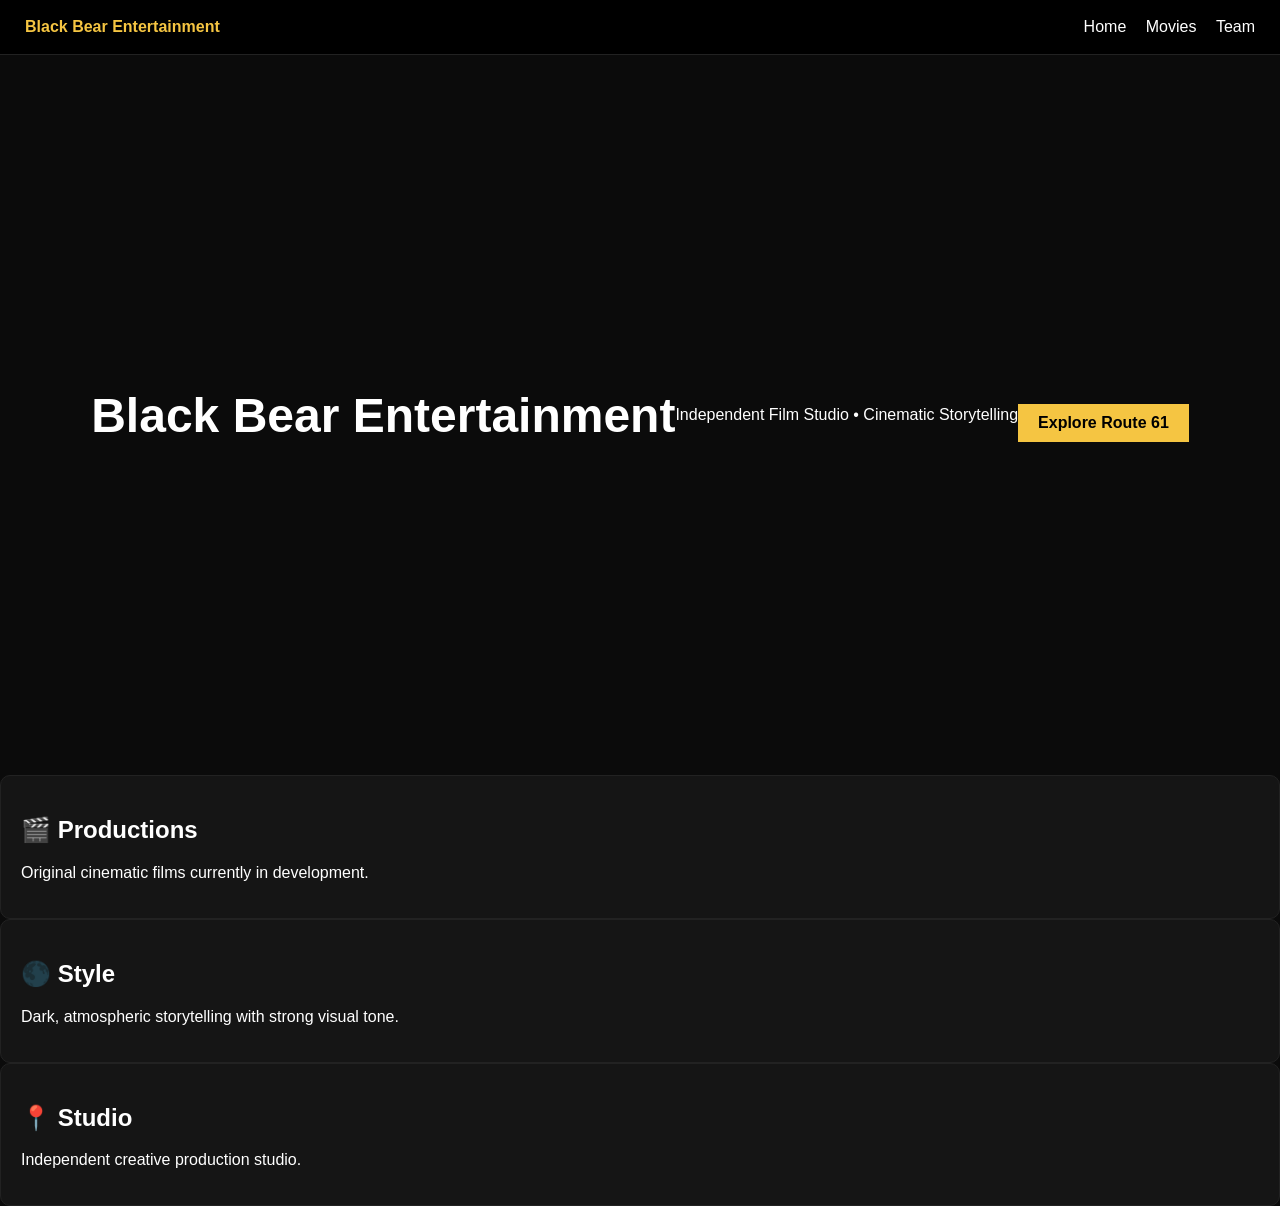
==== index.html @ 69d63095 "Update index.html" ====
<!DOCTYPE html>
<html lang="en">
<head>
  <meta charset="UTF-8">
  <meta name="viewport" content="width=device-width, initial-scale=1.0">
  <title>Black Bear Entertainment</title>
  <link rel="stylesheet" href="styles.css">
</head>
<body>

<div class="bg"></div>
<div class="grain"></div>

<header>
  <div class="logo">Black Bear Entertainment</div>
  <nav>
    <a href="index.html">Home</a>
    <a href="movies/">Movies</a>
    <a href="team/">Team</a>
  </nav>
</header>

<section class="hero">
  <h1>Black Bear Entertainment</h1>
  <p>Independent Film Studio • Cinematic Storytelling</p>
  <a class="btn" href="movies/">Explore Route 61</a>
</section>

<section class="cards">
  <div class="card">
    <h2>🎬 Productions</h2>
    <p>Original cinematic films currently in development.</p>
  </div>

  <div class="card">
    <h2>🌑 Style</h2>
    <p>Dark, atmospheric storytelling with strong visual tone.</p>
  </div>

  <div class="card">
    <h2>📍 Studio</h2>
    <p>Independent creative production studio.</p>
  </div>
</section>

<script src="script.js"></script>
</body>
</html>
---- styles.css ----
body {
  margin: 0;
  font-family: Arial, sans-serif;
  background: #0b0b0b;
  color: white;
}

/* HEADER */
header {
  display: flex;
  justify-content: space-between;
  align-items: center;
  padding: 18px 25px;
  background: black;
  border-bottom: 1px solid #222;
  position: sticky;
  top: 0;
}

.logo {
  color: #f5c542;
  font-weight: bold;
}

nav a {
  color: white;
  margin-left: 15px;
  text-decoration: none;
}

nav a:hover {
  color: #f5c542;
}

/* HERO */
.hero {
  height: 80vh;
  background: url('https://images.unsplash.com/photo-1489599849927-2ee91cede3ba') center/cover no-repeat;
  position: relative;
  display: flex;
  align-items: center;
  justify-content: center;
}

.hero-overlay {
  position: absolute;
  inset: 0;
  background: rgba(0,0,0,0.6);
}

.hero-content {
  position: relative;
  text-align: center;
}

.hero h1 {
  font-size: 48px;
}

.btn {
  display: inline-block;
  margin-top: 15px;
  padding: 10px 20px;
  background: #f5c542;
  color: black;
  text-decoration: none;
  font-weight: bold;
}

/* SECTIONS */
.section {
  padding: 40px;
}

.text {
  max-width: 800px;
  margin: auto;
  color: #ccc;
  line-height: 1.6;
}

/* GRID */
.grid {
  display: grid;
  grid-template-columns: repeat(3, 1fr);
  gap: 15px;
  padding: 40px;
}

.card {
  background: #151515;
  padding: 20px;
  border: 1px solid #222;
  border-radius: 10px;
}

/* PAGE HEADER */
.page-header {
  text-align: center;
  padding: 50px 20px;
  background: #111;
}

/* MOVIES */
.movie-container {
  padding: 40px;
}

.movie {
  background: #151515;
  padding: 20px;
  border-left: 4px solid #f5c542;
}

.movie-title {
  font-size: 28px;
  color: #f5c542;
}

.movie-meta span {
  display: inline-block;
  margin-right: 10px;
  font-size: 14px;
  color: #aaa;
}

.tagline {
  font-style: italic;
  color: #f5c542;
}

/* TEAM */
.team-container {
  display: grid;
  grid-template-columns: repeat(2, 1fr);
  gap: 20px;
  padding: 40px;
}

.person {
  background: #151515;
  padding: 20px;
  border-radius: 10px;
  border: 1px solid #222;
}

.person h2 {
  color: #f5c542;
}

/* FOOTER */
footer {
  text-align: center;
  padding: 20px;
  background: black;
  border-top: 1px solid #222;
  margin-top: 40px;
}
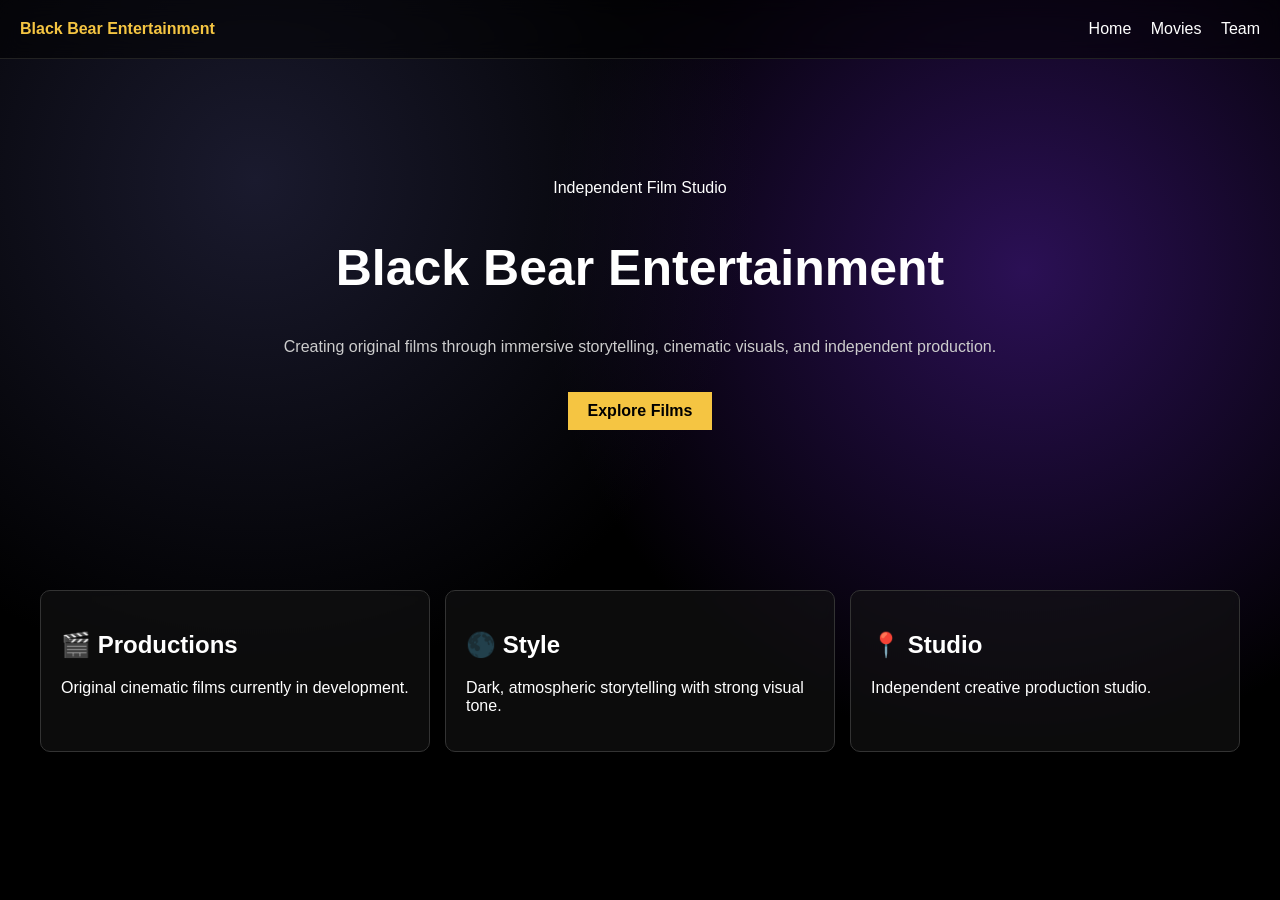
==== commit f86ec6a9: "Revise hero section and improve content structure Updated hero section with new content and layout." ====
--- a/index.html
+++ b/index.html
@@ -21,9 +21,28 @@
 </header>
 
 <section class="hero">
-  <h1>Black Bear Entertainment</h1>
-  <p>Independent Film Studio • Cinematic Storytelling</p>
-  <a class="btn" href="movies/">Explore Route 61</a>
+
+    <div class="hero-content">
+
+        <span class="hero-label">
+            Independent Film Studio
+        </span>
+
+        <h1>
+            Black Bear Entertainment
+        </h1>
+
+        <p>
+            Creating original films through immersive storytelling,
+            cinematic visuals, and independent production.
+        </p>
+
+        <a class="btn" href="movies/">
+            Explore Films
+        </a>
+
+    </div>
+
 </section>
 
 <section class="cards">
--- a/styles.css
+++ b/styles.css
@@ -1,20 +1,47 @@
 body {
   margin: 0;
   font-family: Arial, sans-serif;
-  background: #0b0b0b;
   color: white;
+  overflow-x: hidden;
+  background: black;
 }
 
-/* HEADER */
+/* ===== CINEMATIC BACKGROUND ===== */
+.bg {
+  position: fixed;
+  inset: 0;
+  background: radial-gradient(circle at 20% 20%, #1a1a2e, transparent 40%),
+              radial-gradient(circle at 80% 30%, #2b1055, transparent 40%),
+              radial-gradient(circle at 50% 80%, #000000, #000000);
+  animation: floatBG 10s infinite alternate ease-in-out;
+  z-index: -2;
+}
+
+@keyframes floatBG {
+  0% { transform: scale(1); filter: hue-rotate(0deg); }
+  100% { transform: scale(1.1); filter: hue-rotate(25deg); }
+}
+
+/* grain overlay */
+.grain {
+  position: fixed;
+  inset: 0;
+  background-image: url("https://grainy-gradients.vercel.app/noise.svg");
+  opacity: 0.08;
+  z-index: -1;
+  pointer-events: none;
+}
+
+/* ===== HEADER ===== */
 header {
   display: flex;
   justify-content: space-between;
-  align-items: center;
-  padding: 18px 25px;
-  background: black;
-  border-bottom: 1px solid #222;
+  padding: 20px;
+  background: rgba(0,0,0,0.5);
+  backdrop-filter: blur(10px);
   position: sticky;
   top: 0;
+  border-bottom: 1px solid #222;
 }
 
 .logo {
@@ -32,55 +59,32 @@
   color: #f5c542;
 }
 
-/* HERO */
+/* ===== HERO ===== */
 .hero {
-  height: 80vh;
-  background: url('https://images.unsplash.com/photo-1489599849927-2ee91cede3ba') center/cover no-repeat;
-  position: relative;
-  display: flex;
-  align-items: center;
-  justify-content: center;
-}
-
-.hero-overlay {
-  position: absolute;
-  inset: 0;
-  background: rgba(0,0,0,0.6);
-}
-
-.hero-content {
-  position: relative;
   text-align: center;
+  padding: 120px 20px;
 }
 
 .hero h1 {
-  font-size: 48px;
+  font-size: 50px;
+}
+
+.hero p {
+  color: #ccc;
 }
 
 .btn {
   display: inline-block;
-  margin-top: 15px;
+  margin-top: 20px;
   padding: 10px 20px;
   background: #f5c542;
   color: black;
+  font-weight: bold;
   text-decoration: none;
-  font-weight: bold;
 }
 
-/* SECTIONS */
-.section {
-  padding: 40px;
-}
-
-.text {
-  max-width: 800px;
-  margin: auto;
-  color: #ccc;
-  line-height: 1.6;
-}
-
-/* GRID */
-.grid {
+/* ===== CARDS ===== */
+.cards {
   display: grid;
   grid-template-columns: repeat(3, 1fr);
   gap: 15px;
@@ -88,71 +92,78 @@
 }
 
 .card {
-  background: #151515;
+  background: rgba(20,20,20,0.6);
+  border: 1px solid #333;
   padding: 20px;
-  border: 1px solid #222;
+  border-radius: 10px;
+  backdrop-filter: blur(6px);
+}
+
+/* ===== PAGES ===== */
+.page {
+  padding: 60px 30px;
+}
+
+/* ===== MOVIE ===== */
+.movie-card {
+  background: rgba(20,20,20,0.7);
+  padding: 20px;
+  border-left: 4px solid #f5c542;
+  margin-top: 20px;
+}
+
+/* ===== TEAM ===== */
+.person {
+  background: rgba(20,20,20,0.7);
+  padding: 20px;
+  margin-top: 15px;
   border-radius: 10px;
 }
 
-/* PAGE HEADER */
-.page-header {
-  text-align: center;
-  padding: 50px 20px;
-  background: #111;
+/* ===== TEXT ===== */
+.tagline {
+  color: #f5c542;
+  font-style: italic;
 }
 
-/* MOVIES */
-.movie-container {
-  padding: 40px;
+/* ==========================
+   NETFLIX STYLE TRANSITIONS
+========================== */
+
+body {
+    opacity: 0;
+    transition:
+        opacity 0.6s ease,
+        transform 0.6s ease;
 }
 
-.movie {
-  background: #151515;
-  padding: 20px;
-  border-left: 4px solid #f5c542;
+body.loaded {
+    opacity: 1;
 }
 
-.movie-title {
-  font-size: 28px;
-  color: #f5c542;
+body.page-exit {
+    opacity: 0;
+    transform: scale(1.03);
 }
 
-.movie-meta span {
-  display: inline-block;
-  margin-right: 10px;
-  font-size: 14px;
-  color: #aaa;
+/* Cinematic transition layer */
+
+body::after {
+    content: "";
+    position: fixed;
+    inset: 0;
+    background:
+        radial-gradient(
+            circle at center,
+            rgba(245,197,66,0.08),
+            rgba(0,0,0,0.95)
+        );
+    pointer-events: none;
+    opacity: 0;
+    transition: opacity .5s ease;
+    z-index: 9999;
 }
 
-.tagline {
-  font-style: italic;
-  color: #f5c542;
+body.page-exit::after {
+    opacity: 1;
 }
-
-/* TEAM */
-.team-container {
-  display: grid;
-  grid-template-columns: repeat(2, 1fr);
-  gap: 20px;
-  padding: 40px;
-}
-
-.person {
-  background: #151515;
-  padding: 20px;
-  border-radius: 10px;
-  border: 1px solid #222;
-}
-
-.person h2 {
-  color: #f5c542;
-}
-
-/* FOOTER */
-footer {
-  text-align: center;
-  padding: 20px;
-  background: black;
-  border-top: 1px solid #222;
-  margin-top: 40px;
-}
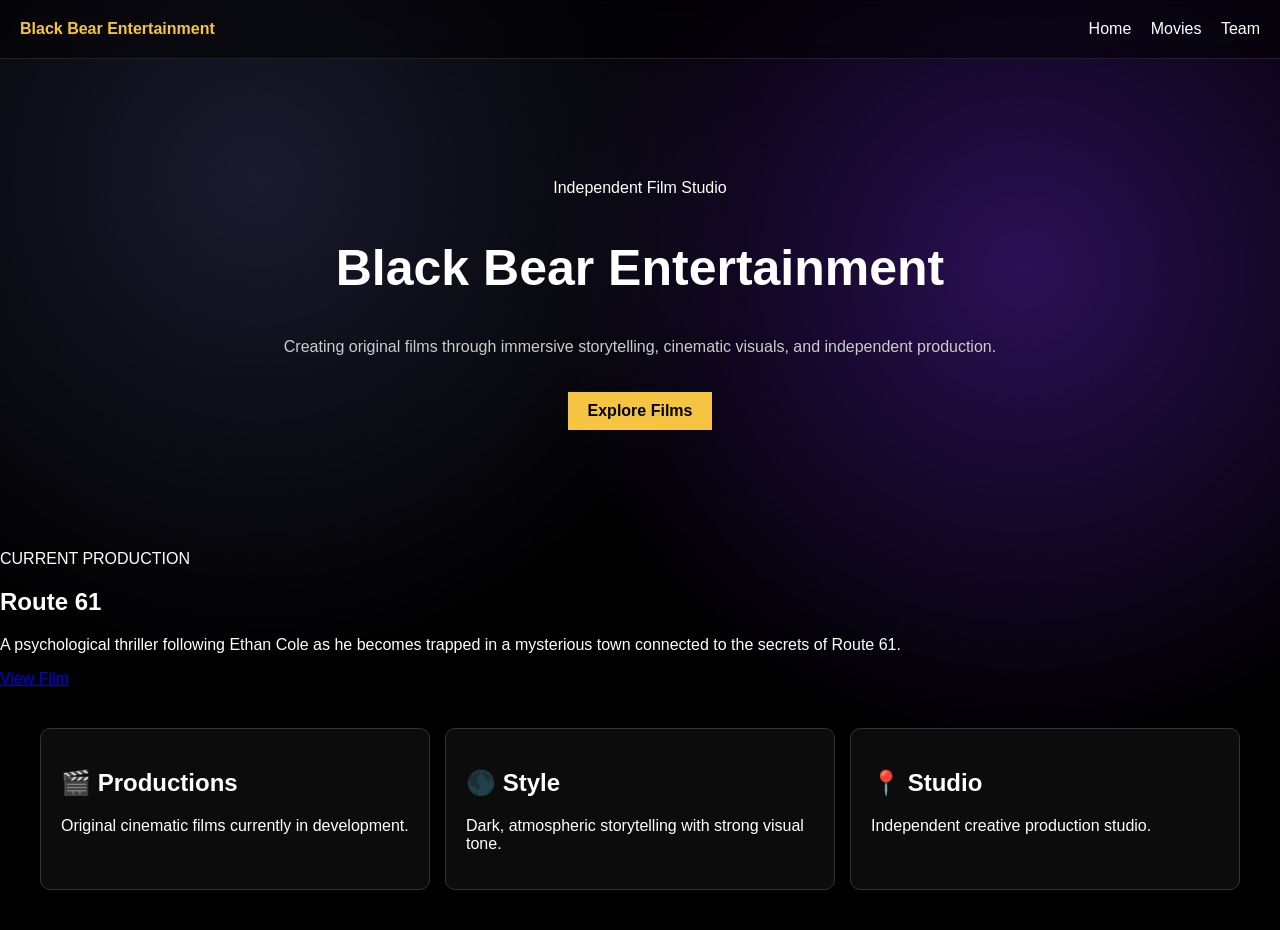
==== commit a3ba96dd: "Add featured film section for 'Route 61' Added a featured film section for 'Route 61' with details a" ====
--- a/index.html
+++ b/index.html
@@ -45,6 +45,31 @@
 
 </section>
 
+<section class="featured-film">
+
+    <div class="featured-content">
+
+        <span class="featured-tag">
+            CURRENT PRODUCTION
+        </span>
+
+        <h2>Route 61</h2>
+
+        <p>
+            A psychological thriller following Ethan Cole as he
+            becomes trapped in a mysterious town connected to
+            the secrets of Route 61.
+        </p>
+
+        <a class="btn-secondary"
+           href="movies/route-61/">
+           View Film
+        </a>
+
+    </div>
+
+</section>
+  
 <section class="cards">
   <div class="card">
     <h2>🎬 Productions</h2>
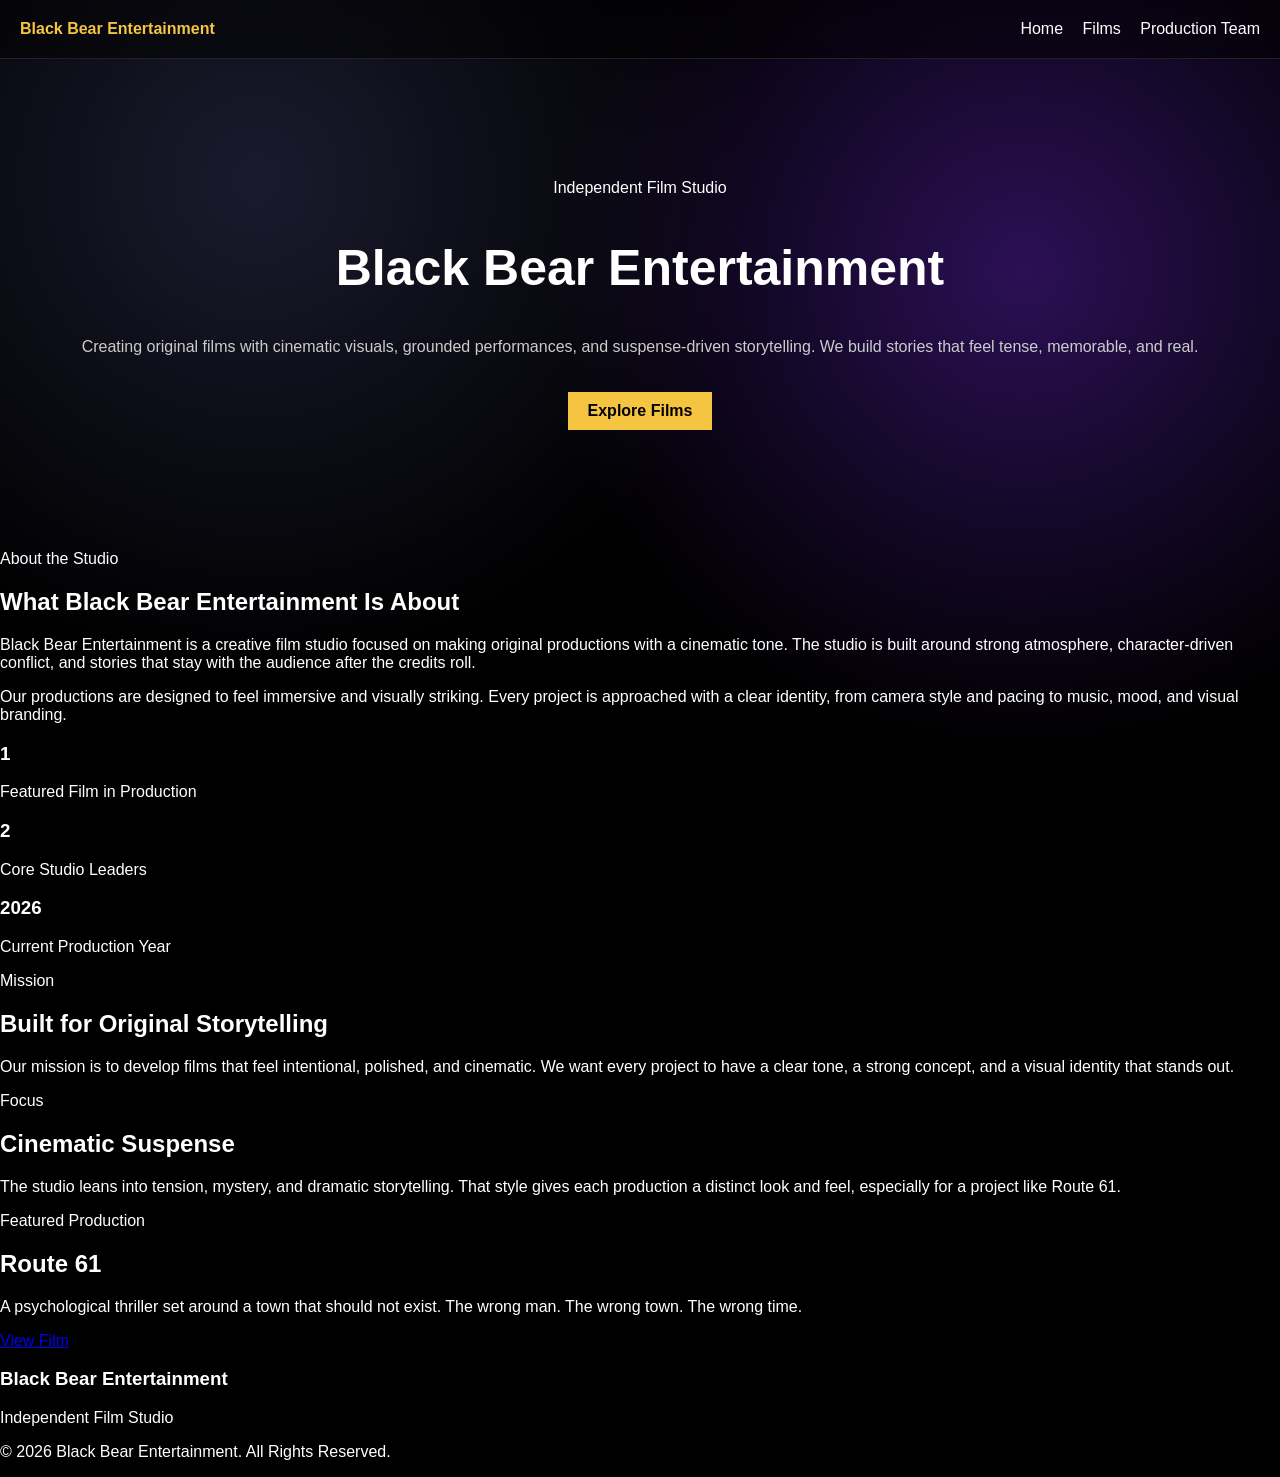
==== commit 59c965b2: "Update index.html" ====
--- a/index.html
+++ b/index.html
@@ -1,92 +1,116 @@
 <!DOCTYPE html>
 <html lang="en">
 <head>
-  <meta charset="UTF-8">
-  <meta name="viewport" content="width=device-width, initial-scale=1.0">
+  <meta charset="UTF-8" />
+  <meta name="viewport" content="width=device-width, initial-scale=1.0" />
   <title>Black Bear Entertainment</title>
-  <link rel="stylesheet" href="styles.css">
+  <link rel="stylesheet" href="styles.css" />
 </head>
 <body>
+  <div class="bg"></div>
+  <div class="grain"></div>
+  <div class="transition-screen"></div>
 
-<div class="bg"></div>
-<div class="grain"></div>
+  <header class="site-header">
+    <div class="logo">Black Bear Entertainment</div>
+    <nav>
+      <a href="index.html">Home</a>
+      <a href="movies/">Films</a>
+      <a href="team/">Production Team</a>
+    </nav>
+  </header>
 
-<header>
-  <div class="logo">Black Bear Entertainment</div>
-  <nav>
-    <a href="index.html">Home</a>
-    <a href="movies/">Movies</a>
-    <a href="team/">Team</a>
-  </nav>
-</header>
+  <main>
+    <section class="hero hero-home">
+      <div class="hero-content">
+        <span class="eyebrow">Independent Film Studio</span>
+        <h1>Black Bear Entertainment</h1>
+        <p>
+          Creating original films with cinematic visuals, grounded performances,
+          and suspense-driven storytelling. We build stories that feel tense,
+          memorable, and real.
+        </p>
+        <a class="btn" href="movies/">Explore Films</a>
+      </div>
+    </section>
 
-<section class="hero">
+    <section class="content-section">
+      <div class="section-heading">
+        <span class="eyebrow">About the Studio</span>
+        <h2>What Black Bear Entertainment Is About</h2>
+      </div>
 
-    <div class="hero-content">
+      <div class="text-block">
+        <p>
+          Black Bear Entertainment is a creative film studio focused on making
+          original productions with a cinematic tone. The studio is built around
+          strong atmosphere, character-driven conflict, and stories that stay with
+          the audience after the credits roll.
+        </p>
+        <p>
+          Our productions are designed to feel immersive and visually striking.
+          Every project is approached with a clear identity, from camera style and
+          pacing to music, mood, and visual branding.
+        </p>
+      </div>
+    </section>
 
-        <span class="hero-label">
-            Independent Film Studio
-        </span>
+    <section class="stats-grid">
+      <div class="stat-card">
+        <h3>1</h3>
+        <p>Featured Film in Production</p>
+      </div>
+      <div class="stat-card">
+        <h3>2</h3>
+        <p>Core Studio Leaders</p>
+      </div>
+      <div class="stat-card">
+        <h3>2026</h3>
+        <p>Current Production Year</p>
+      </div>
+    </section>
 
-        <h1>
-            Black Bear Entertainment
-        </h1>
+    <section class="split-section">
+      <div class="panel">
+        <span class="eyebrow">Mission</span>
+        <h2>Built for Original Storytelling</h2>
+        <p>
+          Our mission is to develop films that feel intentional, polished, and
+          cinematic. We want every project to have a clear tone, a strong concept,
+          and a visual identity that stands out.
+        </p>
+      </div>
 
+      <div class="panel">
+        <span class="eyebrow">Focus</span>
+        <h2>Cinematic Suspense</h2>
         <p>
-            Creating original films through immersive storytelling,
-            cinematic visuals, and independent production.
+          The studio leans into tension, mystery, and dramatic storytelling.
+          That style gives each production a distinct look and feel, especially
+          for a project like Route 61.
         </p>
+      </div>
+    </section>
 
-        <a class="btn" href="movies/">
-            Explore Films
-        </a>
+    <section class="feature-banner">
+      <div>
+        <span class="eyebrow">Featured Production</span>
+        <h2>Route 61</h2>
+        <p>
+          A psychological thriller set around a town that should not exist.
+          The wrong man. The wrong town. The wrong time.
+        </p>
+      </div>
+      <a class="btn-secondary" href="movies/route-61/">View Film</a>
+    </section>
+  </main>
 
-    </div>
+  <footer class="site-footer">
+    <h3>Black Bear Entertainment</h3>
+    <p>Independent Film Studio</p>
+    <p>© 2026 Black Bear Entertainment. All Rights Reserved.</p>
+  </footer>
 
-</section>
-
-<section class="featured-film">
-
-    <div class="featured-content">
-
-        <span class="featured-tag">
-            CURRENT PRODUCTION
-        </span>
-
-        <h2>Route 61</h2>
-
-        <p>
-            A psychological thriller following Ethan Cole as he
-            becomes trapped in a mysterious town connected to
-            the secrets of Route 61.
-        </p>
-
-        <a class="btn-secondary"
-           href="movies/route-61/">
-           View Film
-        </a>
-
-    </div>
-
-</section>
-  
-<section class="cards">
-  <div class="card">
-    <h2>🎬 Productions</h2>
-    <p>Original cinematic films currently in development.</p>
-  </div>
-
-  <div class="card">
-    <h2>🌑 Style</h2>
-    <p>Dark, atmospheric storytelling with strong visual tone.</p>
-  </div>
-
-  <div class="card">
-    <h2>📍 Studio</h2>
-    <p>Independent creative production studio.</p>
-  </div>
-</section>
-
-<script src="script.js"></script>
+  <script src="script.js"></script>
 </body>
 </html>
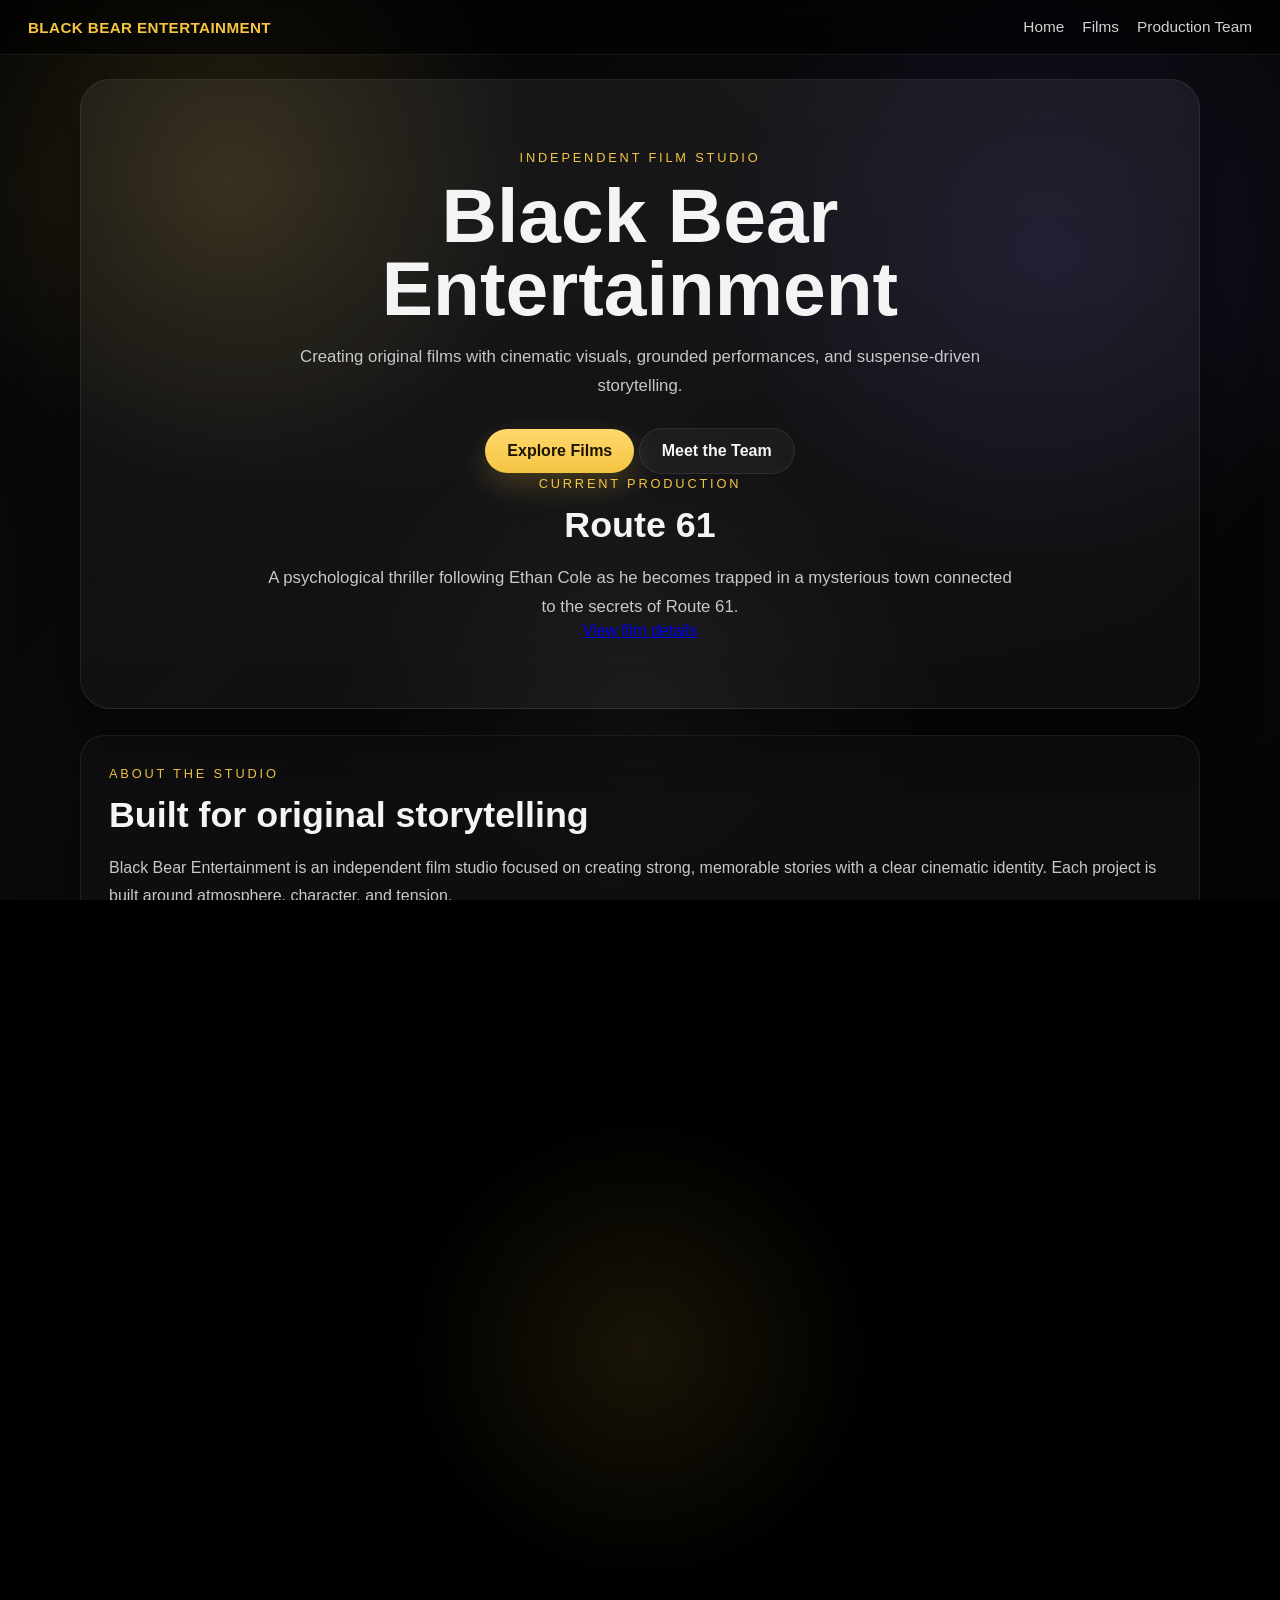
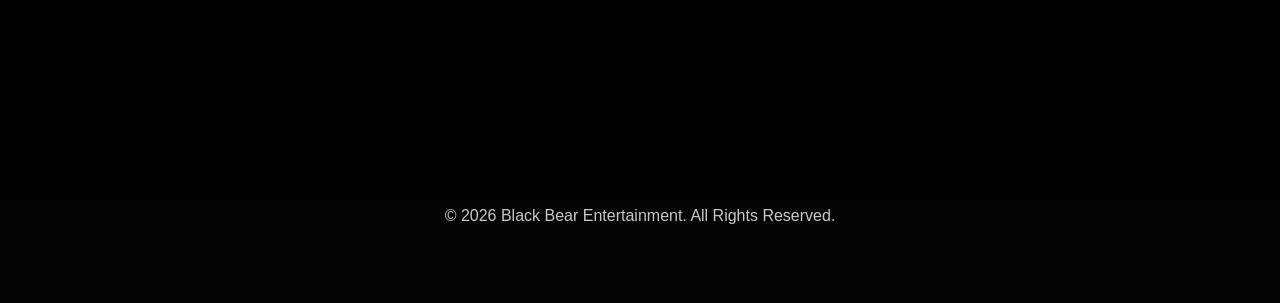
==== commit a5ab8f4f: "Update index.html" ====
--- a/index.html
+++ b/index.html
@@ -12,45 +12,63 @@
   <div class="transition-screen"></div>
 
   <header class="site-header">
-    <div class="logo">Black Bear Entertainment</div>
+    <div class="logo">
+      <span class="logo-mark"></span>
+      Black Bear Entertainment
+    </div>
+
     <nav>
-      <a href="index.html">Home</a>
-      <a href="movies/">Films</a>
-      <a href="team/">Production Team</a>
+      <a href="index.html" class="nav-link">Home</a>
+      <a href="movies/" class="nav-link">Films</a>
+      <a href="team/" class="nav-link">Production Team</a>
     </nav>
   </header>
 
-  <main>
+  <main class="page-shell">
     <section class="hero hero-home">
       <div class="hero-content">
         <span class="eyebrow">Independent Film Studio</span>
         <h1>Black Bear Entertainment</h1>
+        <p class="hero-copy">
+          Creating original films with cinematic visuals, grounded performances,
+          and suspense-driven storytelling.
+        </p>
+
+        <div class="hero-actions">
+          <a class="btn" href="movies/">Explore Films</a>
+          <a class="btn-secondary" href="team/">Meet the Team</a>
+        </div>
+      </div>
+
+      <div class="hero-panel">
+        <div class="panel-header">
+          <span class="eyebrow">Current Production</span>
+          <h2>Route 61</h2>
+        </div>
         <p>
-          Creating original films with cinematic visuals, grounded performances,
-          and suspense-driven storytelling. We build stories that feel tense,
-          memorable, and real.
+          A psychological thriller following Ethan Cole as he becomes trapped in a
+          mysterious town connected to the secrets of Route 61.
         </p>
-        <a class="btn" href="movies/">Explore Films</a>
+        <a class="inline-link" href="movies/route-61/">View film details</a>
       </div>
     </section>
 
     <section class="content-section">
       <div class="section-heading">
         <span class="eyebrow">About the Studio</span>
-        <h2>What Black Bear Entertainment Is About</h2>
+        <h2>Built for original storytelling</h2>
       </div>
 
-      <div class="text-block">
+      <div class="text-grid">
         <p>
-          Black Bear Entertainment is a creative film studio focused on making
-          original productions with a cinematic tone. The studio is built around
-          strong atmosphere, character-driven conflict, and stories that stay with
-          the audience after the credits roll.
+          Black Bear Entertainment is an independent film studio focused on creating
+          strong, memorable stories with a clear cinematic identity. Each project is
+          built around atmosphere, character, and tension.
         </p>
         <p>
-          Our productions are designed to feel immersive and visually striking.
-          Every project is approached with a clear identity, from camera style and
-          pacing to music, mood, and visual branding.
+          The studio is designed to feel polished and professional, with each film
+          given its own visual tone and presentation. Our goal is to make projects
+          that feel complete, distinct, and worth remembering.
         </p>
       </div>
     </section>
@@ -58,36 +76,34 @@
     <section class="stats-grid">
       <div class="stat-card">
         <h3>1</h3>
-        <p>Featured Film in Production</p>
+        <p>Featured film in production</p>
       </div>
       <div class="stat-card">
         <h3>2</h3>
-        <p>Core Studio Leaders</p>
+        <p>Core studio leaders</p>
       </div>
       <div class="stat-card">
         <h3>2026</h3>
-        <p>Current Production Year</p>
+        <p>Production year</p>
       </div>
     </section>
 
     <section class="split-section">
       <div class="panel">
         <span class="eyebrow">Mission</span>
-        <h2>Built for Original Storytelling</h2>
+        <h2>Cinematic, focused, original</h2>
         <p>
-          Our mission is to develop films that feel intentional, polished, and
-          cinematic. We want every project to have a clear tone, a strong concept,
-          and a visual identity that stands out.
+          We aim to tell stories that feel atmospheric and controlled, with an
+          emphasis on strong pacing, visual mood, and emotional weight.
         </p>
       </div>
 
       <div class="panel">
-        <span class="eyebrow">Focus</span>
-        <h2>Cinematic Suspense</h2>
+        <span class="eyebrow">Style</span>
+        <h2>Dark, suspenseful, grounded</h2>
         <p>
-          The studio leans into tension, mystery, and dramatic storytelling.
-          That style gives each production a distinct look and feel, especially
-          for a project like Route 61.
+          Black Bear Entertainment leans into mystery, tension, and dramatic
+          storytelling to give each production a unique identity.
         </p>
       </div>
     </section>
@@ -97,8 +113,7 @@
         <span class="eyebrow">Featured Production</span>
         <h2>Route 61</h2>
         <p>
-          A psychological thriller set around a town that should not exist.
-          The wrong man. The wrong town. The wrong time.
+          One road. One town. One wrong turn.
         </p>
       </div>
       <a class="btn-secondary" href="movies/route-61/">View Film</a>
--- a/styles.css
+++ b/styles.css
@@ -1,169 +1,477 @@
+:root {
+  --bg: #050505;
+  --panel: rgba(16, 16, 18, 0.78);
+  --panel-strong: rgba(20, 20, 24, 0.92);
+  --line: rgba(255, 255, 255, 0.08);
+  --text: #f4f4f4;
+  --muted: #c8c8c8;
+  --gold: #f5c542;
+  --gold-soft: rgba(245, 197, 66, 0.14);
+  --shadow: 0 20px 60px rgba(0, 0, 0, 0.45);
+  --radius: 24px;
+}
+
+* {
+  box-sizing: border-box;
+}
+
+html {
+  scroll-behavior: smooth;
+}
+
 body {
   margin: 0;
-  font-family: Arial, sans-serif;
-  color: white;
+  min-height: 100vh;
+  font-family: Arial, Helvetica, sans-serif;
+  color: var(--text);
+  background: var(--bg);
   overflow-x: hidden;
-  background: black;
-}
-
-/* ===== CINEMATIC BACKGROUND ===== */
+  opacity: 0;
+  transition: opacity 0.45s ease, transform 0.45s ease;
+}
+
+body.loaded {
+  opacity: 1;
+}
+
+body.page-exit {
+  opacity: 0;
+  transform: scale(0.985);
+}
+
 .bg {
   position: fixed;
   inset: 0;
-  background: radial-gradient(circle at 20% 20%, #1a1a2e, transparent 40%),
-              radial-gradient(circle at 80% 30%, #2b1055, transparent 40%),
-              radial-gradient(circle at 50% 80%, #000000, #000000);
-  animation: floatBG 10s infinite alternate ease-in-out;
-  z-index: -2;
-}
-
-@keyframes floatBG {
-  0% { transform: scale(1); filter: hue-rotate(0deg); }
-  100% { transform: scale(1.1); filter: hue-rotate(25deg); }
-}
-
-/* grain overlay */
+  z-index: -3;
+  background:
+    radial-gradient(circle at 18% 20%, rgba(245, 197, 66, 0.16), transparent 24%),
+    radial-gradient(circle at 82% 28%, rgba(105, 72, 195, 0.16), transparent 26%),
+    radial-gradient(circle at 50% 80%, rgba(255, 255, 255, 0.05), transparent 32%),
+    linear-gradient(135deg, #050505 0%, #0a0a0d 40%, #050505 100%);
+  animation: bgShift 14s ease-in-out infinite alternate;
+}
+
+@keyframes bgShift {
+  from {
+    transform: scale(1) translate3d(0, 0, 0);
+    filter: hue-rotate(0deg);
+  }
+  to {
+    transform: scale(1.06) translate3d(0, 0, 0);
+    filter: hue-rotate(14deg);
+  }
+}
+
 .grain {
   position: fixed;
   inset: 0;
-  background-image: url("https://grainy-gradients.vercel.app/noise.svg");
+  z-index: -2;
+  pointer-events: none;
   opacity: 0.08;
-  z-index: -1;
+  background-image:
+    linear-gradient(rgba(255,255,255,0.04) 1px, transparent 1px),
+    linear-gradient(90deg, rgba(255,255,255,0.04) 1px, transparent 1px);
+  background-size: 4px 4px;
+  mix-blend-mode: soft-light;
+}
+
+.transition-screen {
+  position: fixed;
+  inset: 0;
+  z-index: 9999;
+  background:
+    radial-gradient(circle at center, rgba(245, 197, 66, 0.10), transparent 30%),
+    #000;
+  transform: translateY(100%);
   pointer-events: none;
 }
 
-/* ===== HEADER ===== */
-header {
+body.page-exit .transition-screen {
+  animation: netflixTransition 0.5s ease forwards;
+}
+
+@keyframes netflixTransition {
+  from { transform: translateY(100%); }
+  to { transform: translateY(0%); }
+}
+
+.site-header {
+  position: sticky;
+  top: 0;
+  z-index: 50;
   display: flex;
   justify-content: space-between;
-  padding: 20px;
-  background: rgba(0,0,0,0.5);
-  backdrop-filter: blur(10px);
-  position: sticky;
-  top: 0;
-  border-bottom: 1px solid #222;
+  align-items: center;
+  gap: 16px;
+  padding: 18px 28px;
+  background: rgba(0, 0, 0, 0.58);
+  border-bottom: 1px solid var(--line);
+  backdrop-filter: blur(14px);
 }
 
 .logo {
-  color: #f5c542;
-  font-weight: bold;
+  font-weight: 800;
+  letter-spacing: 0.4px;
+  color: var(--gold);
+  text-transform: uppercase;
+  font-size: 0.95rem;
+}
+
+nav {
+  display: flex;
+  align-items: center;
+  gap: 18px;
+  flex-wrap: wrap;
 }
 
 nav a {
-  color: white;
-  margin-left: 15px;
+  color: var(--text);
   text-decoration: none;
+  font-size: 0.96rem;
+  opacity: 0.86;
+  transition: opacity 0.2s ease, color 0.2s ease, transform 0.2s ease;
 }
 
 nav a:hover {
-  color: #f5c542;
-}
-
-/* ===== HERO ===== */
-.hero {
+  color: var(--gold);
+  opacity: 1;
+  transform: translateY(-1px);
+}
+
+main {
+  width: min(1120px, calc(100% - 32px));
+  margin: 0 auto;
+  padding: 24px 0 56px;
+}
+
+.hero,
+.page-hero,
+.movie-hero {
+  border: 1px solid var(--line);
+  background: linear-gradient(180deg, rgba(255,255,255,0.06), rgba(255,255,255,0.03));
+  box-shadow: var(--shadow);
+  border-radius: 30px;
+  padding: 68px 34px;
   text-align: center;
-  padding: 120px 20px;
-}
-
-.hero h1 {
-  font-size: 50px;
-}
-
-.hero p {
-  color: #ccc;
+  position: relative;
+  overflow: hidden;
+}
+
+.hero::after,
+.page-hero::after,
+.movie-hero::after {
+  content: "";
+  position: absolute;
+  inset: auto -20% -60% -20%;
+  height: 240px;
+  background: radial-gradient(circle, rgba(245, 197, 66, 0.16), transparent 60%);
+  filter: blur(30px);
+  pointer-events: none;
+}
+
+.hero-home {
+  min-height: 70vh;
+  display: grid;
+  place-items: center;
+}
+
+.hero-content {
+  max-width: 780px;
+  position: relative;
+  z-index: 1;
+}
+
+.eyebrow {
+  display: inline-block;
+  margin-bottom: 14px;
+  font-size: 0.8rem;
+  letter-spacing: 0.22em;
+  text-transform: uppercase;
+  color: var(--gold);
+}
+
+h1 {
+  margin: 0;
+  font-size: clamp(2.8rem, 6vw, 5.5rem);
+  line-height: 0.95;
+}
+
+h2 {
+  margin: 0 0 10px;
+  font-size: clamp(1.5rem, 2.8vw, 2.3rem);
+}
+
+p {
+  color: var(--muted);
+  line-height: 1.72;
+}
+
+.hero p,
+.page-hero p,
+.movie-hero p {
+  max-width: 760px;
+  margin: 18px auto 0;
+  font-size: 1.05rem;
+}
+
+.btn,
+.btn-secondary {
+  display: inline-flex;
+  align-items: center;
+  justify-content: center;
+  border-radius: 999px;
+  padding: 13px 22px;
+  text-decoration: none;
+  font-weight: 700;
+  transition: transform 0.2s ease, box-shadow 0.2s ease, background 0.2s ease;
 }
 
 .btn {
+  margin-top: 28px;
+  color: #1a1400;
+  background: linear-gradient(180deg, #ffd76d, var(--gold));
+  box-shadow: 0 12px 30px rgba(245, 197, 66, 0.22);
+}
+
+.btn:hover,
+.btn-secondary:hover {
+  transform: translateY(-2px);
+}
+
+.btn-secondary {
+  color: var(--text);
+  border: 1px solid var(--line);
+  background: rgba(255, 255, 255, 0.04);
+}
+
+.content-section {
+  margin-top: 26px;
+  padding: 28px;
+  border-radius: var(--radius);
+  background: var(--panel);
+  border: 1px solid var(--line);
+  box-shadow: var(--shadow);
+}
+
+.section-heading {
+  margin-bottom: 18px;
+}
+
+.text-block {
+  max-width: 900px;
+}
+
+.text-block p + p {
+  margin-top: 14px;
+}
+
+.stats-grid,
+.details-grid,
+.team-grid {
+  display: grid;
+  gap: 18px;
+  margin-top: 26px;
+}
+
+.stats-grid {
+  grid-template-columns: repeat(3, minmax(0, 1fr));
+}
+
+.details-grid {
+  grid-template-columns: repeat(4, minmax(0, 1fr));
+}
+
+.team-grid {
+  grid-template-columns: repeat(2, minmax(0, 1fr));
+}
+
+.stat-card,
+.detail-card,
+.member-card,
+.panel,
+.movie-entry,
+.feature-banner {
+  border: 1px solid var(--line);
+  background: var(--panel);
+  border-radius: var(--radius);
+  box-shadow: var(--shadow);
+}
+
+.stat-card,
+.detail-card {
+  padding: 24px;
+  text-align: center;
+}
+
+.stat-card h3 {
+  margin: 0;
+  color: var(--gold);
+  font-size: 2.6rem;
+}
+
+.stat-card p,
+.detail-card p {
+  margin: 8px 0 0;
+}
+
+.split-section {
+  display: grid;
+  grid-template-columns: repeat(2, minmax(0, 1fr));
+  gap: 18px;
+  margin-top: 26px;
+}
+
+.panel {
+  padding: 26px;
+}
+
+.feature-banner {
+  margin-top: 26px;
+  display: flex;
+  justify-content: space-between;
+  align-items: center;
+  gap: 20px;
+  padding: 28px;
+  background:
+    linear-gradient(135deg, rgba(245, 197, 66, 0.13), rgba(255,255,255,0.03)),
+    var(--panel-strong);
+}
+
+.movie-entry {
+  display: flex;
+  justify-content: space-between;
+  align-items: stretch;
+  gap: 18px;
+  padding: 24px;
+  text-decoration: none;
+  color: inherit;
+  transition: transform 0.2s ease, border-color 0.2s ease, background 0.2s ease;
+}
+
+.movie-entry:hover {
+  transform: translateY(-3px);
+  border-color: rgba(245, 197, 66, 0.35);
+}
+
+.movie-entry-main {
+  flex: 1;
+}
+
+.movie-entry-action {
+  display: grid;
+  place-items: center;
+  min-width: 150px;
+  padding: 16px 20px;
+  border-radius: 18px;
+  background: rgba(245, 197, 66, 0.12);
+  border: 1px solid rgba(245, 197, 66, 0.25);
+  color: var(--gold);
+  font-weight: 700;
+  white-space: nowrap;
+}
+
+.movie-badge,
+.movie-status {
   display: inline-block;
-  margin-top: 20px;
-  padding: 10px 20px;
-  background: #f5c542;
-  color: black;
-  font-weight: bold;
-  text-decoration: none;
-}
-
-/* ===== CARDS ===== */
-.cards {
-  display: grid;
-  grid-template-columns: repeat(3, 1fr);
-  gap: 15px;
-  padding: 40px;
-}
-
-.card {
-  background: rgba(20,20,20,0.6);
-  border: 1px solid #333;
-  padding: 20px;
-  border-radius: 10px;
-  backdrop-filter: blur(6px);
-}
-
-/* ===== PAGES ===== */
-.page {
-  padding: 60px 30px;
-}
-
-/* ===== MOVIE ===== */
-.movie-card {
-  background: rgba(20,20,20,0.7);
-  padding: 20px;
-  border-left: 4px solid #f5c542;
-  margin-top: 20px;
-}
-
-/* ===== TEAM ===== */
-.person {
-  background: rgba(20,20,20,0.7);
-  padding: 20px;
-  margin-top: 15px;
-  border-radius: 10px;
-}
-
-/* ===== TEXT ===== */
+  margin-bottom: 12px;
+  padding: 8px 12px;
+  border-radius: 999px;
+  background: var(--gold-soft);
+  color: var(--gold);
+  font-size: 0.78rem;
+  letter-spacing: 0.1em;
+  text-transform: uppercase;
+  font-weight: 700;
+}
+
+.movie-meta {
+  margin: 6px 0 12px;
+  color: var(--gold);
+  font-weight: 700;
+}
+
 .tagline {
-  color: #f5c542;
+  color: var(--gold);
   font-style: italic;
-}
-
-/* ==========================
-   NETFLIX STYLE TRANSITIONS
-========================== */
-
-body {
-    opacity: 0;
-    transition:
-        opacity 0.6s ease,
-        transform 0.6s ease;
-}
-
-body.loaded {
-    opacity: 1;
-}
-
-body.page-exit {
-    opacity: 0;
-    transform: scale(1.03);
-}
-
-/* Cinematic transition layer */
-
-body::after {
-    content: "";
-    position: fixed;
-    inset: 0;
-    background:
-        radial-gradient(
-            circle at center,
-            rgba(245,197,66,0.08),
-            rgba(0,0,0,0.95)
-        );
-    pointer-events: none;
-    opacity: 0;
-    transition: opacity .5s ease;
-    z-index: 9999;
-}
-
-body.page-exit::after {
-    opacity: 1;
-}
+  font-size: 1.05rem;
+}
+
+.member-card {
+  padding: 26px;
+}
+
+.member-role {
+  display: inline-block;
+  margin-bottom: 12px;
+  color: var(--gold);
+  letter-spacing: 0.12em;
+  text-transform: uppercase;
+  font-size: 0.78rem;
+  font-weight: 700;
+}
+
+.member-card ul {
+  margin: 18px 0 0 18px;
+  color: var(--muted);
+  line-height: 1.75;
+}
+
+.site-footer {
+  width: min(1120px, calc(100% - 32px));
+  margin: 0 auto 34px;
+  padding: 24px 18px;
+  text-align: center;
+  border-top: 1px solid var(--line);
+  color: var(--muted);
+}
+
+.site-footer h3 {
+  margin: 0 0 8px;
+  color: var(--text);
+}
+
+@media (max-width: 960px) {
+  .stats-grid,
+  .details-grid,
+  .team-grid,
+  .split-section {
+    grid-template-columns: 1fr;
+  }
+
+  .feature-banner,
+  .movie-entry {
+    flex-direction: column;
+  }
+
+  .movie-entry-action {
+    width: 100%;
+    min-width: 0;
+  }
+}
+
+@media (max-width: 640px) {
+  .site-header {
+    padding: 16px;
+    align-items: flex-start;
+    flex-direction: column;
+  }
+
+  main {
+    width: min(100% - 20px, 1120px);
+  }
+
+  .hero,
+  .page-hero,
+  .movie-hero,
+  .content-section,
+  .panel,
+  .member-card,
+  .feature-banner {
+    padding: 22px;
+    border-radius: 20px;
+  }
+
+  h1 {
+    font-size: clamp(2.1rem, 11vw, 3.5rem);
+  }
+}
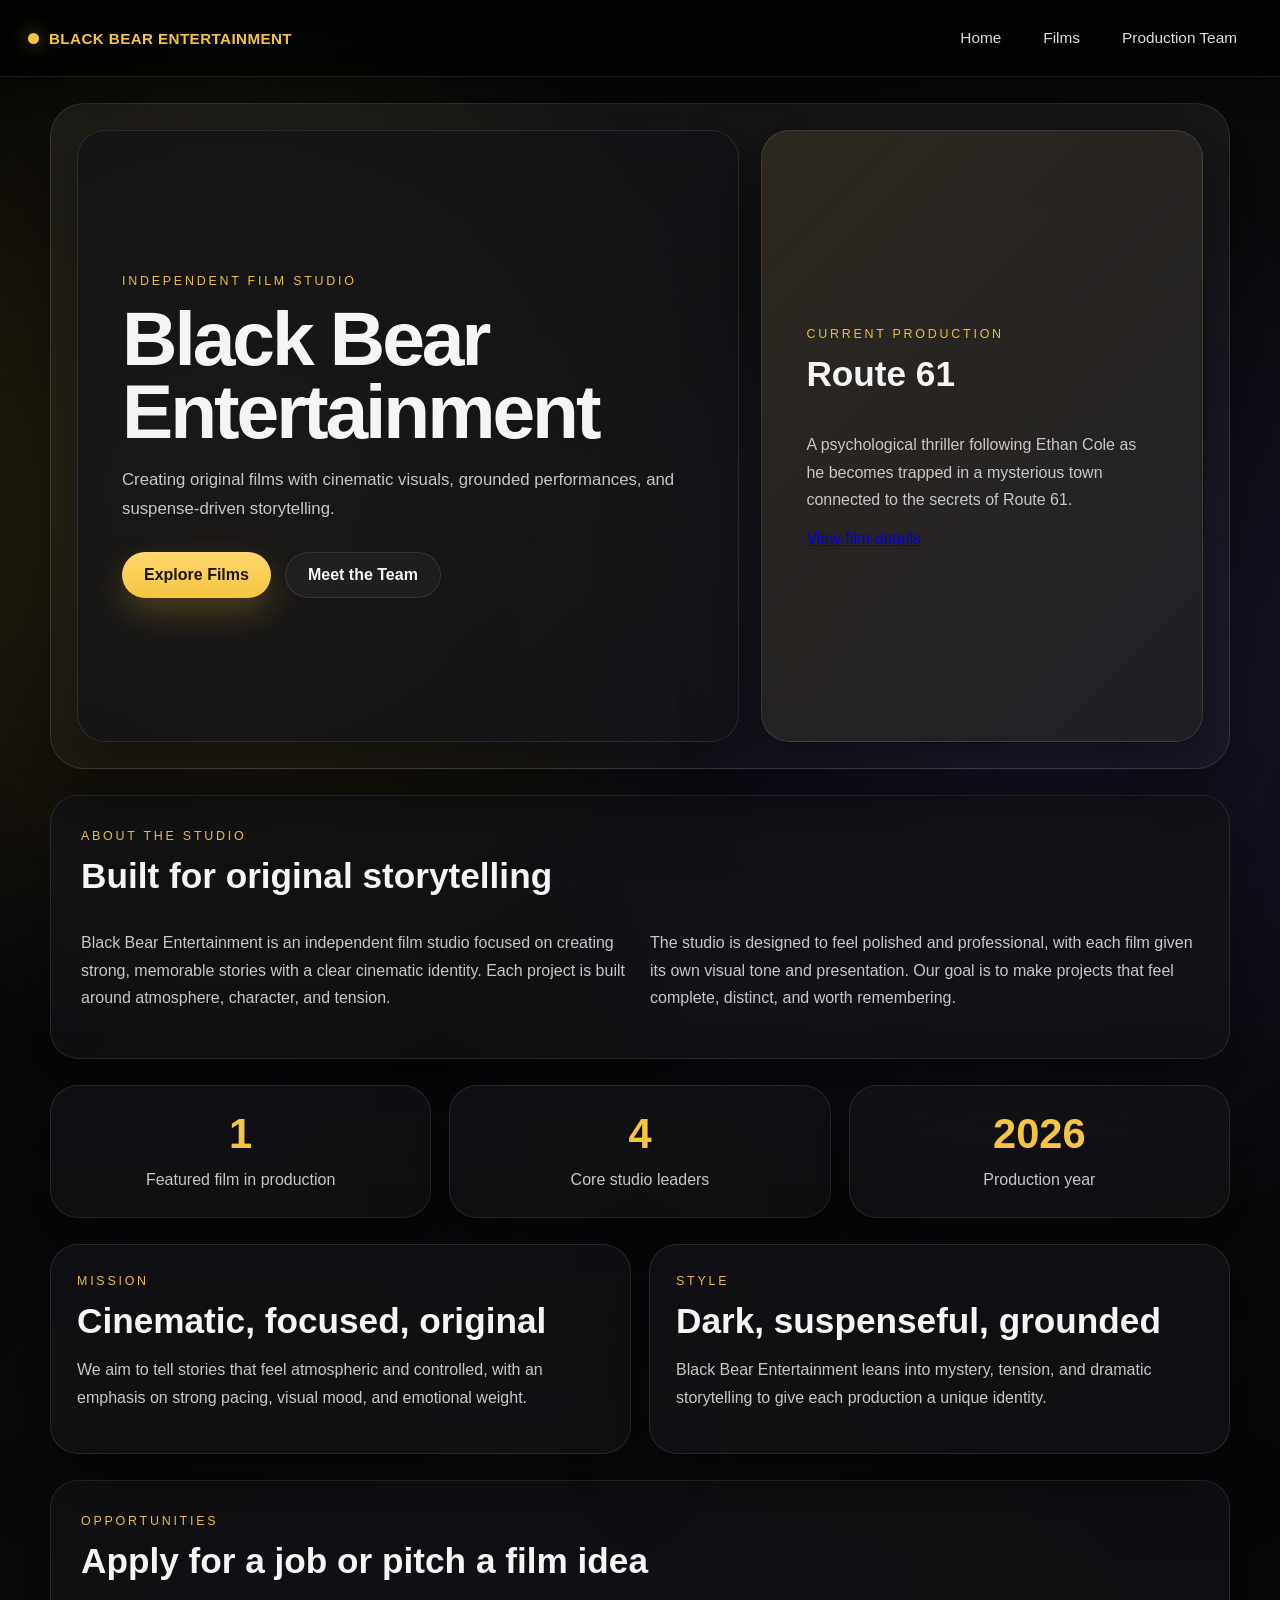
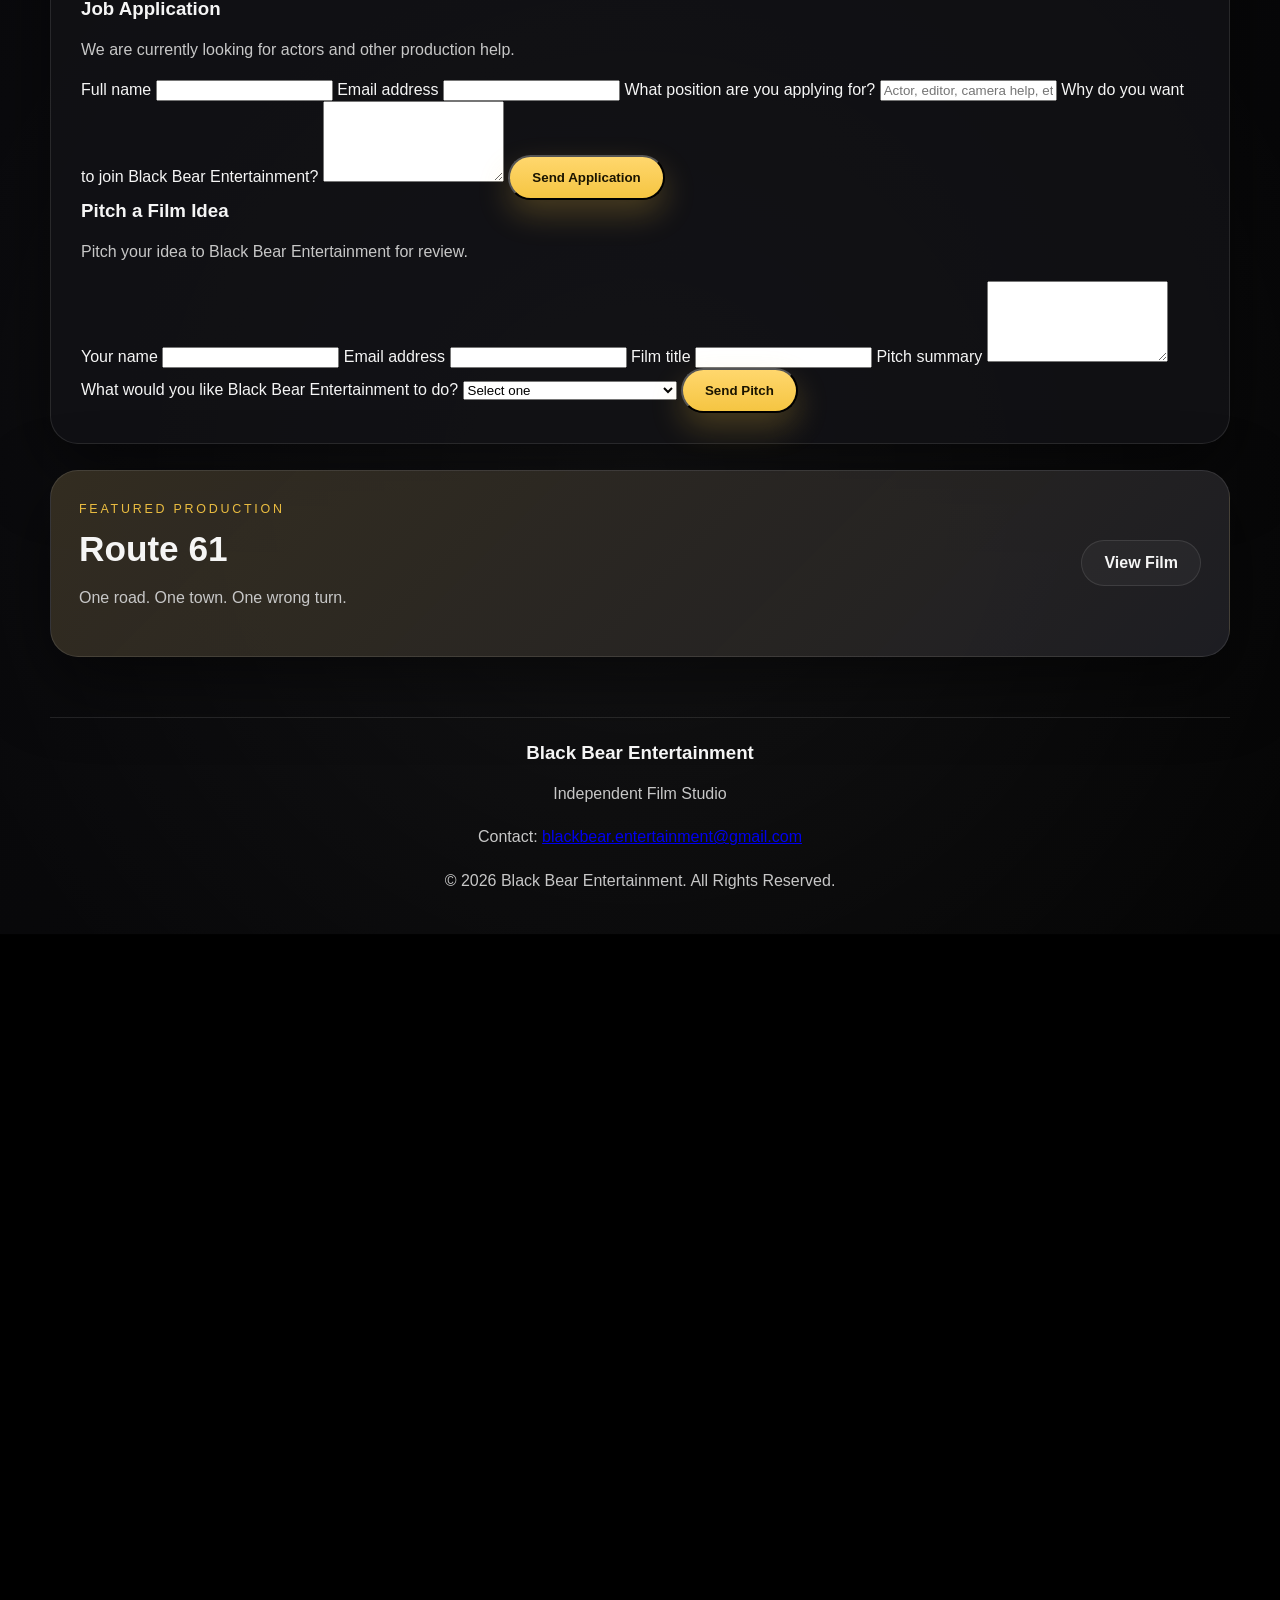
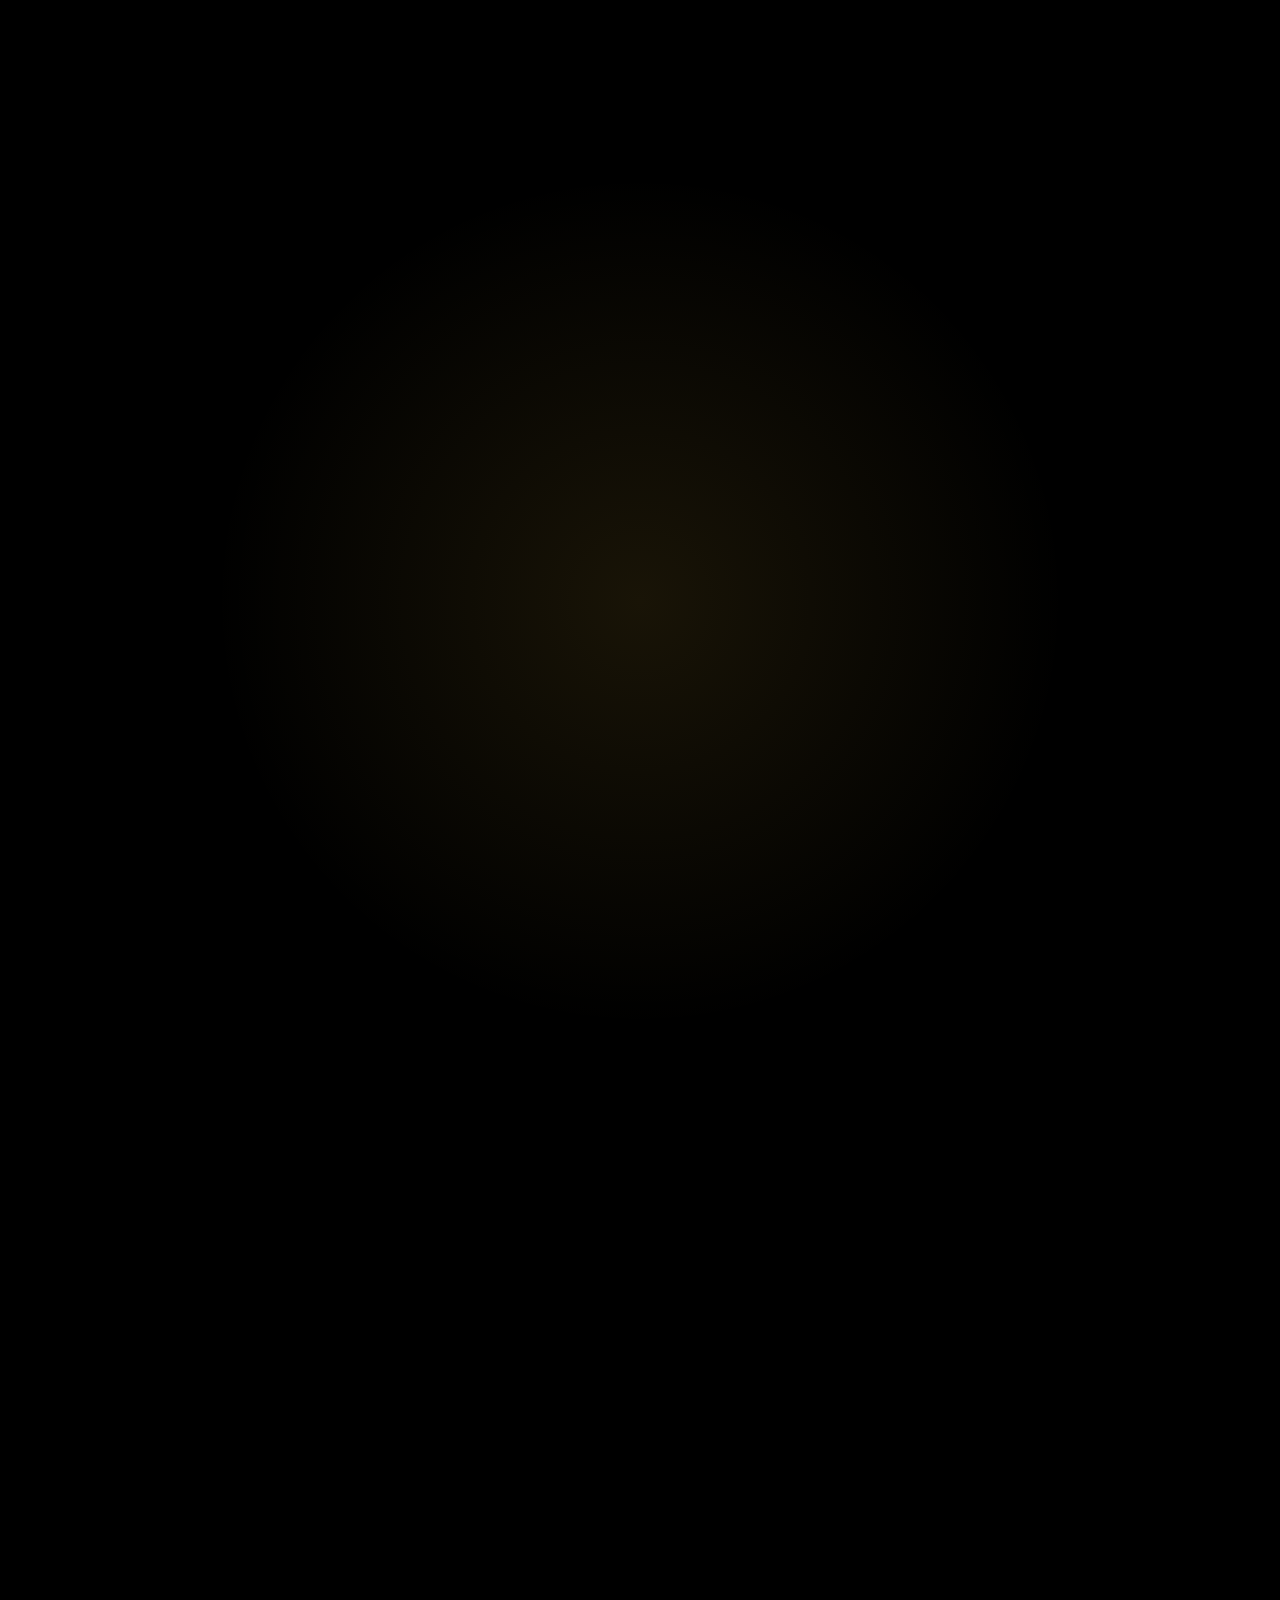
==== commit 3d4c56ce: "Update index.html" ====
--- a/index.html
+++ b/index.html
@@ -79,7 +79,7 @@
         <p>Featured film in production</p>
       </div>
       <div class="stat-card">
-        <h3>2</h3>
+        <h3>4</h3>
         <p>Core studio leaders</p>
       </div>
       <div class="stat-card">
@@ -108,6 +108,84 @@
       </div>
     </section>
 
+    <section class="content-section">
+      <div class="section-heading">
+        <span class="eyebrow">Opportunities</span>
+        <h2>Apply for a job or pitch a film idea</h2>
+      </div>
+
+      <div class="opportunities-grid">
+        <form class="studio-form" id="job-application-form">
+          <h3>Job Application</h3>
+          <p class="form-note">
+            We are currently looking for actors and other production help.
+          </p>
+
+          <label>
+            Full name
+            <input type="text" name="name" required />
+          </label>
+
+          <label>
+            Email address
+            <input type="email" name="email" required />
+          </label>
+
+          <label>
+            What position are you applying for?
+            <input type="text" name="role" placeholder="Actor, editor, camera help, etc." required />
+          </label>
+
+          <label>
+            Why do you want to join Black Bear Entertainment?
+            <textarea name="message" rows="5" required></textarea>
+          </label>
+
+          <button type="submit" class="btn">Send Application</button>
+        </form>
+
+        <form class="studio-form" id="film-pitch-form">
+          <h3>Pitch a Film Idea</h3>
+          <p class="form-note">
+            Pitch your idea to Black Bear Entertainment for review.
+          </p>
+
+          <label>
+            Your name
+            <input type="text" name="name" required />
+          </label>
+
+          <label>
+            Email address
+            <input type="email" name="email" required />
+          </label>
+
+          <label>
+            Film title
+            <input type="text" name="title" required />
+          </label>
+
+          <label>
+            Pitch summary
+            <textarea name="message" rows="5" required></textarea>
+          </label>
+
+          <label>
+            What would you like Black Bear Entertainment to do?
+            <select name="request" required>
+              <option value="">Select one</option>
+              <option value="Executive Director and Producer">Executive Director and Producer</option>
+              <option value="Producer only">Producer only</option>
+              <option value="Help film the entire movie">Help film the entire movie</option>
+              <option value="Review the idea only">Review the idea only</option>
+            </select>
+          </label>
+
+          <button type="submit" class="btn">Send Pitch</button>
+        </form>
+      </div>
+    </section>
+
     <section class="feature-banner">
       <div>
         <span class="eyebrow">Featured Production</span>
@@ -123,6 +201,7 @@
   <footer class="site-footer">
     <h3>Black Bear Entertainment</h3>
     <p>Independent Film Studio</p>
+    <p>Contact: <a href="mailto:blackbear.entertainment@gmail.com">blackbear.entertainment@gmail.com</a></p>
     <p>© 2026 Black Bear Entertainment. All Rights Reserved.</p>
   </footer>
 
--- a/styles.css
+++ b/styles.css
@@ -1,14 +1,15 @@
 :root {
   --bg: #050505;
-  --panel: rgba(16, 16, 18, 0.78);
-  --panel-strong: rgba(20, 20, 24, 0.92);
-  --line: rgba(255, 255, 255, 0.08);
-  --text: #f4f4f4;
-  --muted: #c8c8c8;
+  --panel: rgba(18, 18, 22, 0.78);
+  --panel-2: rgba(24, 24, 30, 0.92);
+  --line: rgba(255, 255, 255, 0.10);
+  --text: #f5f5f5;
+  --muted: #c7c7c7;
   --gold: #f5c542;
   --gold-soft: rgba(245, 197, 66, 0.14);
-  --shadow: 0 20px 60px rgba(0, 0, 0, 0.45);
-  --radius: 24px;
+  --gold-strong: rgba(245, 197, 66, 0.26);
+  --shadow: 0 24px 70px rgba(0, 0, 0, 0.50);
+  --radius: 28px;
 }
 
 * {
@@ -27,11 +28,13 @@
   background: var(--bg);
   overflow-x: hidden;
   opacity: 0;
+  transform: scale(0.99);
   transition: opacity 0.45s ease, transform 0.45s ease;
 }
 
 body.loaded {
   opacity: 1;
+  transform: scale(1);
 }
 
 body.page-exit {
@@ -45,20 +48,20 @@
   z-index: -3;
   background:
     radial-gradient(circle at 18% 20%, rgba(245, 197, 66, 0.16), transparent 24%),
-    radial-gradient(circle at 82% 28%, rgba(105, 72, 195, 0.16), transparent 26%),
-    radial-gradient(circle at 50% 80%, rgba(255, 255, 255, 0.05), transparent 32%),
-    linear-gradient(135deg, #050505 0%, #0a0a0d 40%, #050505 100%);
-  animation: bgShift 14s ease-in-out infinite alternate;
+    radial-gradient(circle at 82% 28%, rgba(105, 72, 195, 0.18), transparent 26%),
+    radial-gradient(circle at 50% 82%, rgba(255, 255, 255, 0.05), transparent 34%),
+    linear-gradient(135deg, #050505 0%, #0a0a0d 45%, #050505 100%);
+  animation: bgShift 16s ease-in-out infinite alternate;
 }
 
 @keyframes bgShift {
   from {
-    transform: scale(1) translate3d(0, 0, 0);
+    transform: scale(1);
     filter: hue-rotate(0deg);
   }
   to {
-    transform: scale(1.06) translate3d(0, 0, 0);
-    filter: hue-rotate(14deg);
+    transform: scale(1.06);
+    filter: hue-rotate(12deg);
   }
 }
 
@@ -104,101 +107,156 @@
   align-items: center;
   gap: 16px;
   padding: 18px 28px;
-  background: rgba(0, 0, 0, 0.58);
+  background: rgba(0, 0, 0, 0.60);
   border-bottom: 1px solid var(--line);
-  backdrop-filter: blur(14px);
+  backdrop-filter: blur(16px);
+  box-shadow: 0 10px 30px rgba(0,0,0,0.22);
 }
 
 .logo {
+  display: inline-flex;
+  align-items: center;
+  gap: 10px;
   font-weight: 800;
   letter-spacing: 0.4px;
   color: var(--gold);
   text-transform: uppercase;
   font-size: 0.95rem;
+  white-space: nowrap;
+}
+
+.logo-mark {
+  width: 11px;
+  height: 11px;
+  border-radius: 50%;
+  background: var(--gold);
+  box-shadow: 0 0 18px rgba(245, 197, 66, 0.55);
+  flex: 0 0 auto;
 }
 
 nav {
   display: flex;
   align-items: center;
-  gap: 18px;
+  gap: 12px;
   flex-wrap: wrap;
 }
 
+.nav-link,
 nav a {
-  color: var(--text);
+  color: rgba(245,245,245,0.90);
   text-decoration: none;
   font-size: 0.96rem;
-  opacity: 0.86;
-  transition: opacity 0.2s ease, color 0.2s ease, transform 0.2s ease;
-}
-
+  padding: 10px 14px;
+  border-radius: 999px;
+  border: 1px solid transparent;
+  transition: transform 0.2s ease, background 0.2s ease, border-color 0.2s ease, color 0.2s ease, opacity 0.2s ease;
+}
+
+.nav-link:hover,
 nav a:hover {
   color: var(--gold);
-  opacity: 1;
+  background: rgba(245, 197, 66, 0.08);
+  border-color: rgba(245, 197, 66, 0.16);
   transform: translateY(-1px);
 }
 
-main {
-  width: min(1120px, calc(100% - 32px));
+.page-shell {
+  width: min(1180px, calc(100% - 32px));
   margin: 0 auto;
-  padding: 24px 0 56px;
+  padding: 26px 0 60px;
 }
 
 .hero,
 .page-hero,
 .movie-hero {
-  border: 1px solid var(--line);
-  background: linear-gradient(180deg, rgba(255,255,255,0.06), rgba(255,255,255,0.03));
-  box-shadow: var(--shadow);
-  border-radius: 30px;
-  padding: 68px 34px;
-  text-align: center;
   position: relative;
   overflow: hidden;
-}
-
-.hero::after,
-.page-hero::after,
-.movie-hero::after {
+  border: 1px solid var(--line);
+  background:
+    linear-gradient(180deg, rgba(255,255,255,0.06), rgba(255,255,255,0.03));
+  box-shadow: var(--shadow);
+  border-radius: 34px;
+  padding: 70px 34px;
+}
+
+.hero::before,
+.page-hero::before,
+.movie-hero::before {
   content: "";
   position: absolute;
-  inset: auto -20% -60% -20%;
-  height: 240px;
-  background: radial-gradient(circle, rgba(245, 197, 66, 0.16), transparent 60%);
-  filter: blur(30px);
+  inset: auto -20% -70% -20%;
+  height: 260px;
+  background: radial-gradient(circle, rgba(245, 197, 66, 0.18), transparent 62%);
+  filter: blur(32px);
   pointer-events: none;
 }
 
 .hero-home {
-  min-height: 70vh;
+  min-height: 74vh;
   display: grid;
-  place-items: center;
-}
-
-.hero-content {
-  max-width: 780px;
+  grid-template-columns: 1.35fr 0.9fr;
+  gap: 22px;
+  align-items: stretch;
+  padding: 26px;
+}
+
+.hero-content,
+.hero-panel {
   position: relative;
   z-index: 1;
+  border-radius: 28px;
+  padding: 44px;
+  border: 1px solid var(--line);
+  background: var(--panel);
+  box-shadow: var(--shadow);
+}
+
+.hero-content {
+  display: flex;
+  flex-direction: column;
+  justify-content: center;
+}
+
+.hero-panel {
+  display: flex;
+  flex-direction: column;
+  justify-content: center;
+  background:
+    linear-gradient(135deg, rgba(245, 197, 66, 0.10), rgba(255,255,255,0.03)),
+    var(--panel-2);
+}
+
+.panel-header {
+  margin-bottom: 12px;
 }
 
 .eyebrow {
-  display: inline-block;
+  display: inline-flex;
+  align-items: center;
+  gap: 8px;
   margin-bottom: 14px;
-  font-size: 0.8rem;
+  font-size: 0.78rem;
   letter-spacing: 0.22em;
   text-transform: uppercase;
   color: var(--gold);
+  opacity: 0.95;
 }
 
 h1 {
   margin: 0;
-  font-size: clamp(2.8rem, 6vw, 5.5rem);
+  font-size: clamp(2.8rem, 6vw, 5.6rem);
   line-height: 0.95;
+  letter-spacing: -0.04em;
 }
 
 h2 {
   margin: 0 0 10px;
-  font-size: clamp(1.5rem, 2.8vw, 2.3rem);
+  font-size: clamp(1.45rem, 2.8vw, 2.2rem);
+  line-height: 1.08;
+}
+
+h3 {
+  margin: 0;
 }
 
 p {
@@ -206,12 +264,19 @@
   line-height: 1.72;
 }
 
-.hero p,
+.hero-copy,
 .page-hero p,
 .movie-hero p {
   max-width: 760px;
-  margin: 18px auto 0;
+  margin: 18px 0 0;
   font-size: 1.05rem;
+}
+
+.hero-actions {
+  display: flex;
+  gap: 14px;
+  flex-wrap: wrap;
+  margin-top: 28px;
 }
 
 .btn,
@@ -223,19 +288,13 @@
   padding: 13px 22px;
   text-decoration: none;
   font-weight: 700;
-  transition: transform 0.2s ease, box-shadow 0.2s ease, background 0.2s ease;
+  transition: transform 0.2s ease, box-shadow 0.2s ease, background 0.2s ease, color 0.2s ease, border-color 0.2s ease;
 }
 
 .btn {
-  margin-top: 28px;
   color: #1a1400;
   background: linear-gradient(180deg, #ffd76d, var(--gold));
-  box-shadow: 0 12px 30px rgba(245, 197, 66, 0.22);
-}
-
-.btn:hover,
-.btn-secondary:hover {
-  transform: translateY(-2px);
+  box-shadow: 0 14px 32px rgba(245, 197, 66, 0.24);
 }
 
 .btn-secondary {
@@ -244,9 +303,14 @@
   background: rgba(255, 255, 255, 0.04);
 }
 
+.btn:hover,
+.btn-secondary:hover {
+  transform: translateY(-2px);
+}
+
 .content-section {
   margin-top: 26px;
-  padding: 28px;
+  padding: 30px;
   border-radius: var(--radius);
   background: var(--panel);
   border: 1px solid var(--line);
@@ -257,12 +321,10 @@
   margin-bottom: 18px;
 }
 
-.text-block {
-  max-width: 900px;
-}
-
-.text-block p + p {
-  margin-top: 14px;
+.text-grid {
+  display: grid;
+  grid-template-columns: repeat(2, minmax(0, 1fr));
+  gap: 20px;
 }
 
 .stats-grid,
@@ -334,7 +396,7 @@
   padding: 28px;
   background:
     linear-gradient(135deg, rgba(245, 197, 66, 0.13), rgba(255,255,255,0.03)),
-    var(--panel-strong);
+    var(--panel-2);
 }
 
 .movie-entry {
@@ -350,17 +412,22 @@
 
 .movie-entry:hover {
   transform: translateY(-3px);
-  border-color: rgba(245, 197, 66, 0.35);
+  border-color: rgba(245, 197, 66, 0.38);
+  background: rgba(255,255,255,0.055);
 }
 
 .movie-entry-main {
   flex: 1;
+}
+
+.movie-entry-main h2 {
+  margin-top: 6px;
 }
 
 .movie-entry-action {
   display: grid;
   place-items: center;
-  min-width: 150px;
+  min-width: 170px;
   padding: 16px 20px;
   border-radius: 18px;
   background: rgba(245, 197, 66, 0.12);
@@ -370,8 +437,7 @@
   white-space: nowrap;
 }
 
-.movie-badge,
-.movie-status {
+.movie-badge {
   display: inline-block;
   margin-bottom: 12px;
   padding: 8px 12px;
@@ -379,7 +445,7 @@
   background: var(--gold-soft);
   color: var(--gold);
   font-size: 0.78rem;
-  letter-spacing: 0.1em;
+  letter-spacing: 0.10em;
   text-transform: uppercase;
   font-weight: 700;
 }
@@ -417,7 +483,7 @@
 }
 
 .site-footer {
-  width: min(1120px, calc(100% - 32px));
+  width: min(1180px, calc(100% - 32px));
   margin: 0 auto 34px;
   padding: 24px 18px;
   text-align: center;
@@ -430,7 +496,9 @@
   color: var(--text);
 }
 
-@media (max-width: 960px) {
+@media (max-width: 980px) {
+  .hero-home,
+  .text-grid,
   .stats-grid,
   .details-grid,
   .team-grid,
@@ -438,6 +506,10 @@
     grid-template-columns: 1fr;
   }
 
+  .hero-home {
+    text-align: left;
+  }
+
   .feature-banner,
   .movie-entry {
     flex-direction: column;
@@ -456,8 +528,8 @@
     flex-direction: column;
   }
 
-  main {
-    width: min(100% - 20px, 1120px);
+  .page-shell {
+    width: min(100% - 20px, 1180px);
   }
 
   .hero,
@@ -466,7 +538,9 @@
   .content-section,
   .panel,
   .member-card,
-  .feature-banner {
+  .feature-banner,
+  .hero-content,
+  .hero-panel {
     padding: 22px;
     border-radius: 20px;
   }
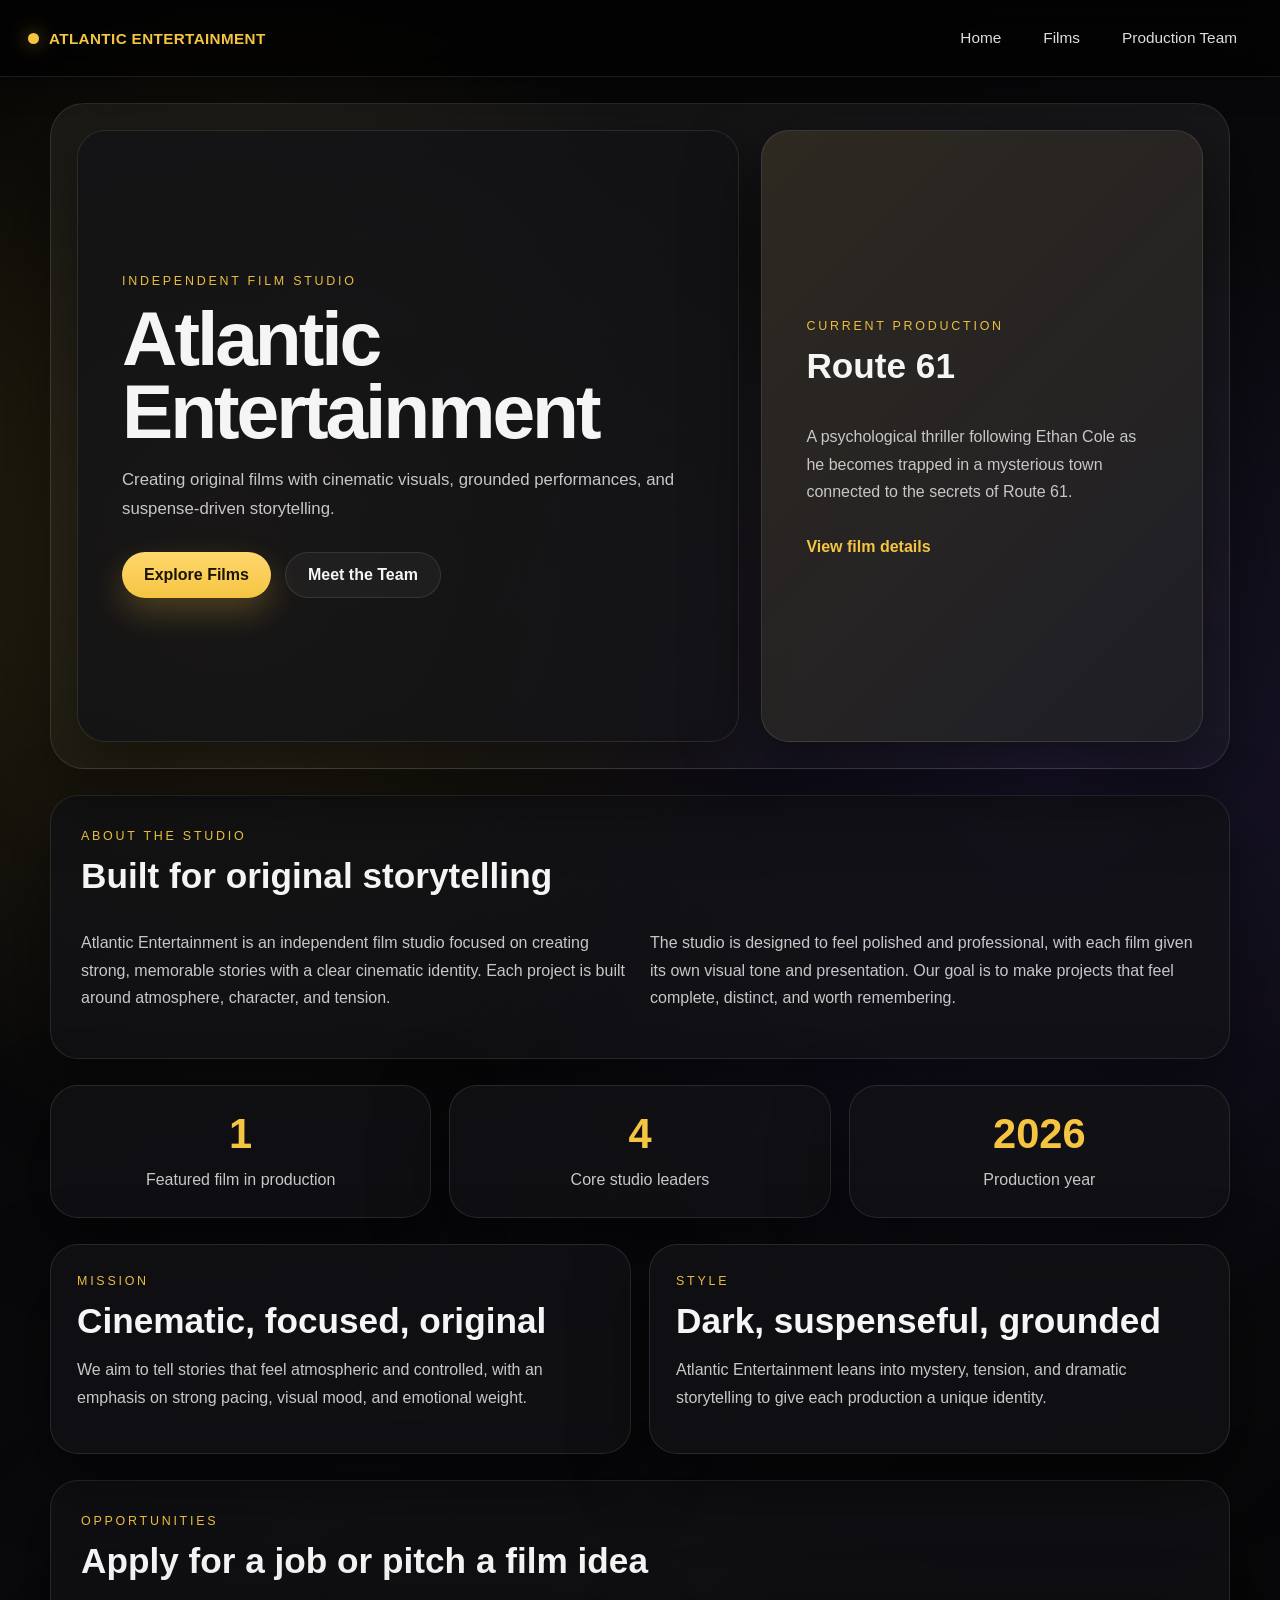
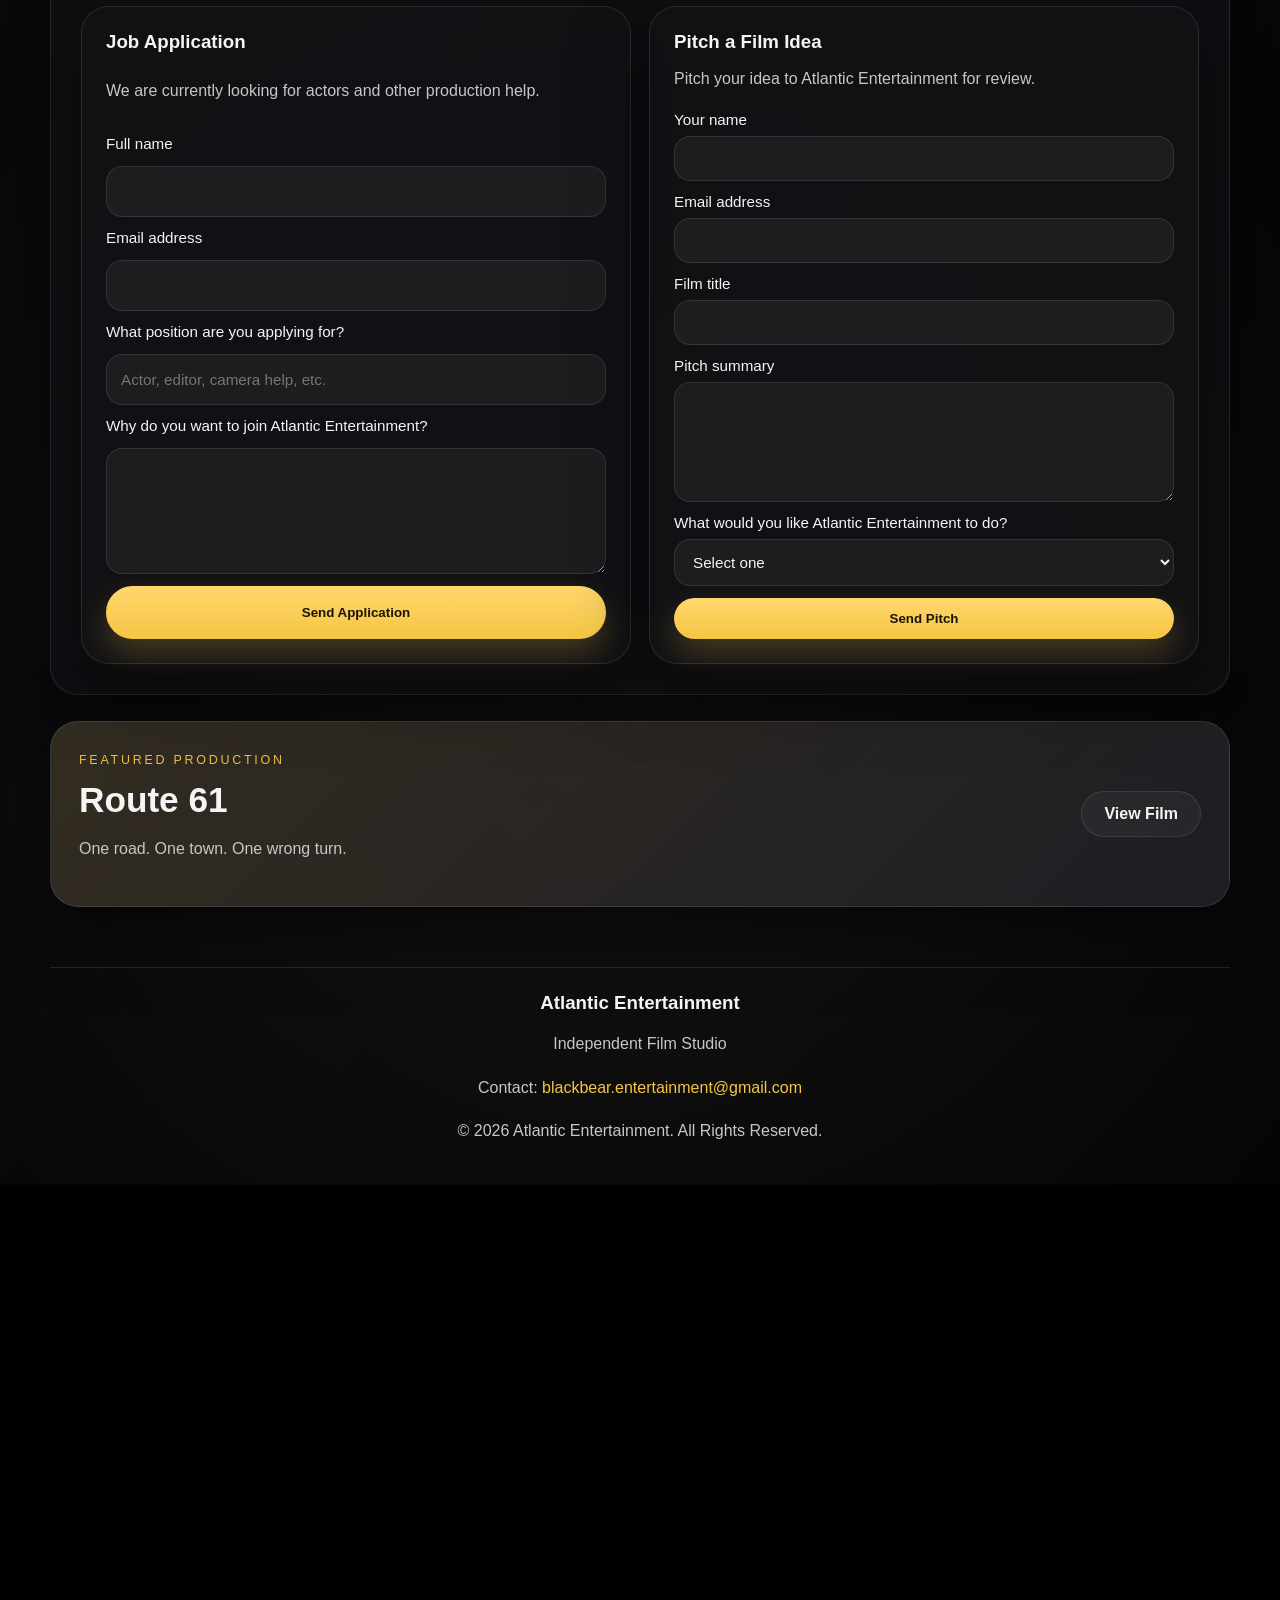
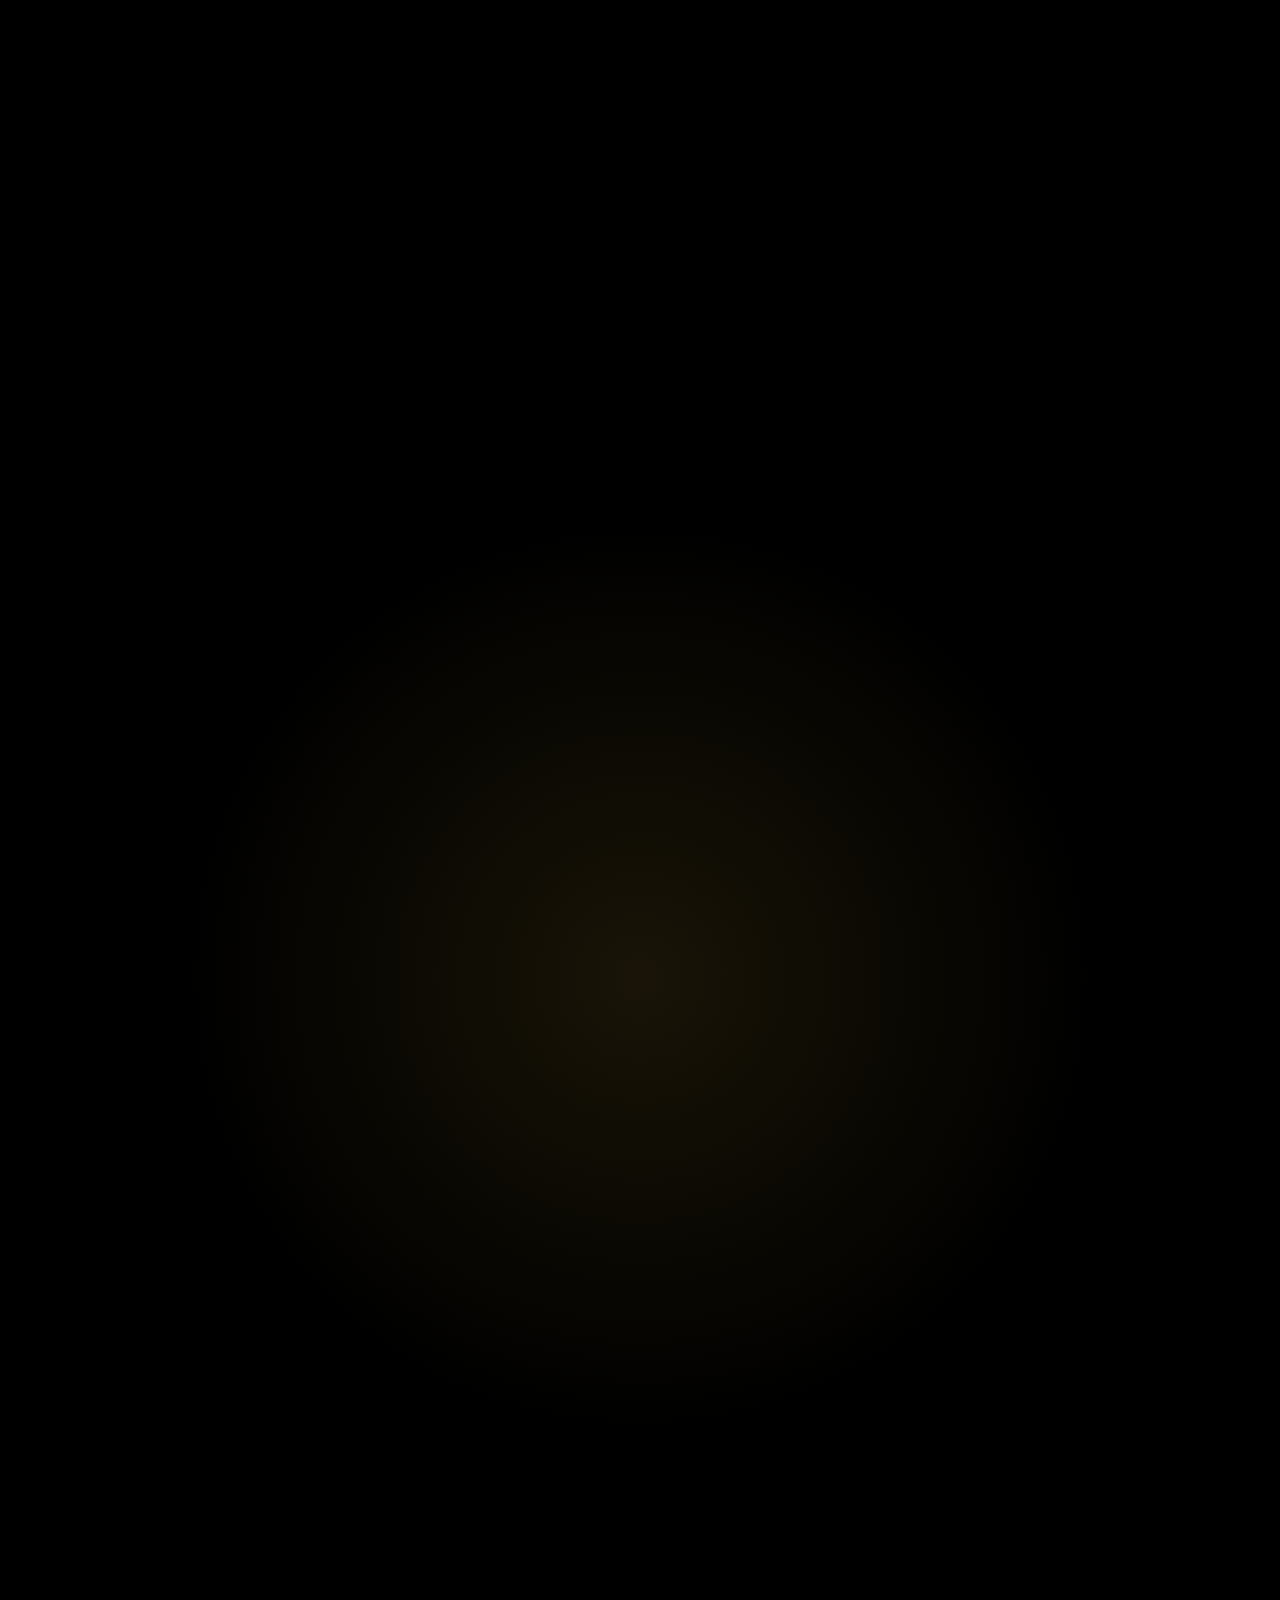
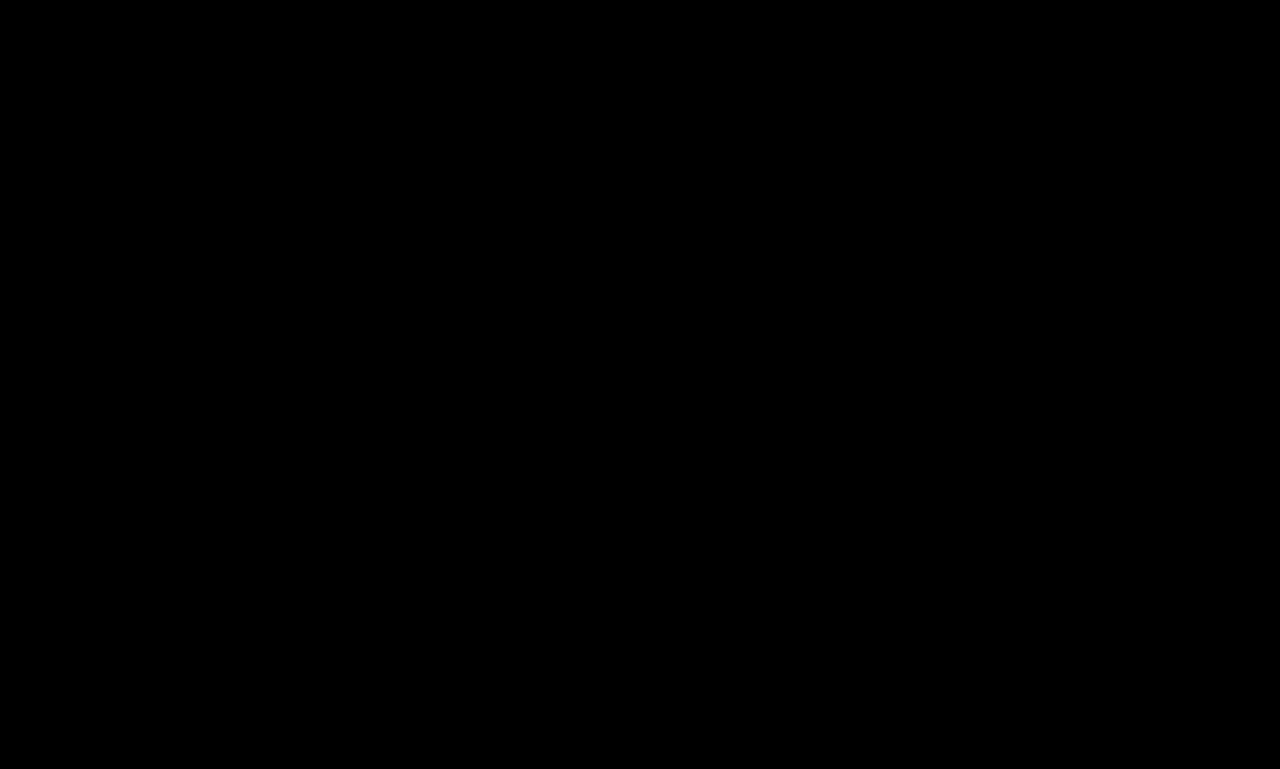
==== commit 59e63a01: "Change studio name from Black Bear to Atlantic" ====
--- a/index.html
+++ b/index.html
@@ -3,7 +3,7 @@
 <head>
   <meta charset="UTF-8" />
   <meta name="viewport" content="width=device-width, initial-scale=1.0" />
-  <title>Black Bear Entertainment</title>
+  <title>Atlantic Entertainment</title>
   <link rel="stylesheet" href="styles.css" />
 </head>
 <body>
@@ -14,7 +14,7 @@
   <header class="site-header">
     <div class="logo">
       <span class="logo-mark"></span>
-      Black Bear Entertainment
+      Atlantic Entertainment
     </div>
 
     <nav>
@@ -28,7 +28,7 @@
     <section class="hero hero-home">
       <div class="hero-content">
         <span class="eyebrow">Independent Film Studio</span>
-        <h1>Black Bear Entertainment</h1>
+        <h1>Atlantic Entertainment</h1>
         <p class="hero-copy">
           Creating original films with cinematic visuals, grounded performances,
           and suspense-driven storytelling.
@@ -61,7 +61,7 @@
 
       <div class="text-grid">
         <p>
-          Black Bear Entertainment is an independent film studio focused on creating
+          Atlantic Entertainment is an independent film studio focused on creating
           strong, memorable stories with a clear cinematic identity. Each project is
           built around atmosphere, character, and tension.
         </p>
@@ -102,7 +102,7 @@
         <span class="eyebrow">Style</span>
         <h2>Dark, suspenseful, grounded</h2>
         <p>
-          Black Bear Entertainment leans into mystery, tension, and dramatic
+          Atlantic Entertainment leans into mystery, tension, and dramatic
           storytelling to give each production a unique identity.
         </p>
       </div>
@@ -137,7 +137,7 @@
           </label>
 
           <label>
-            Why do you want to join Black Bear Entertainment?
+            Why do you want to join Atlantic Entertainment?
             <textarea name="message" rows="5" required></textarea>
           </label>
 
@@ -147,7 +147,7 @@
         <form class="studio-form" id="film-pitch-form">
           <h3>Pitch a Film Idea</h3>
           <p class="form-note">
-            Pitch your idea to Black Bear Entertainment for review.
+            Pitch your idea to Atlantic Entertainment for review.
           </p>
 
           <label>
@@ -171,7 +171,7 @@
           </label>
 
           <label>
-            What would you like Black Bear Entertainment to do?
+            What would you like Atlantic Entertainment to do?
             <select name="request" required>
               <option value="">Select one</option>
               <option value="Executive Director and Producer">Executive Director and Producer</option>
@@ -190,19 +190,17 @@
       <div>
         <span class="eyebrow">Featured Production</span>
         <h2>Route 61</h2>
-        <p>
-          One road. One town. One wrong turn.
-        </p>
+        <p>One road. One town. One wrong turn.</p>
       </div>
       <a class="btn-secondary" href="movies/route-61/">View Film</a>
     </section>
   </main>
 
   <footer class="site-footer">
-    <h3>Black Bear Entertainment</h3>
+    <h3>Atlantic Entertainment</h3>
     <p>Independent Film Studio</p>
     <p>Contact: <a href="mailto:blackbear.entertainment@gmail.com">blackbear.entertainment@gmail.com</a></p>
-    <p>© 2026 Black Bear Entertainment. All Rights Reserved.</p>
+    <p>© 2026 Atlantic Entertainment. All Rights Reserved.</p>
   </footer>
 
   <script src="script.js"></script>
--- a/styles.css
+++ b/styles.css
@@ -1,7 +1,7 @@
 :root {
   --bg: #050505;
-  --panel: rgba(18, 18, 22, 0.78);
-  --panel-2: rgba(24, 24, 30, 0.92);
+  --panel: rgba(18, 18, 22, 0.80);
+  --panel-2: rgba(24, 24, 30, 0.94);
   --line: rgba(255, 255, 255, 0.10);
   --text: #f5f5f5;
   --muted: #c7c7c7;
@@ -280,7 +280,8 @@
 }
 
 .btn,
-.btn-secondary {
+.btn-secondary,
+.inline-link {
   display: inline-flex;
   align-items: center;
   justify-content: center;
@@ -295,6 +296,8 @@
   color: #1a1400;
   background: linear-gradient(180deg, #ffd76d, var(--gold));
   box-shadow: 0 14px 32px rgba(245, 197, 66, 0.24);
+  border: none;
+  cursor: pointer;
 }
 
 .btn-secondary {
@@ -306,6 +309,19 @@
 .btn:hover,
 .btn-secondary:hover {
   transform: translateY(-2px);
+}
+
+.inline-link {
+  padding: 0;
+  color: var(--gold);
+  justify-content: flex-start;
+  margin-top: 16px;
+  border-radius: 0;
+}
+
+.inline-link:hover {
+  color: #ffe08a;
+  text-decoration: underline;
 }
 
 .content-section {
@@ -329,7 +345,8 @@
 
 .stats-grid,
 .details-grid,
-.team-grid {
+.team-grid,
+.opportunities-grid {
   display: grid;
   gap: 18px;
   margin-top: 26px;
@@ -344,6 +361,10 @@
 }
 
 .team-grid {
+  grid-template-columns: repeat(2, minmax(0, 1fr));
+}
+
+.opportunities-grid {
   grid-template-columns: repeat(2, minmax(0, 1fr));
 }
 
@@ -352,7 +373,8 @@
 .member-card,
 .panel,
 .movie-entry,
-.feature-banner {
+.feature-banner,
+.studio-form {
   border: 1px solid var(--line);
   background: var(--panel);
   border-radius: var(--radius);
@@ -482,6 +504,49 @@
   line-height: 1.75;
 }
 
+.studio-form {
+  padding: 24px;
+  display: grid;
+  gap: 12px;
+}
+
+.form-note {
+  margin-top: 0;
+  margin-bottom: 6px;
+}
+
+.studio-form label {
+  display: grid;
+  gap: 8px;
+  font-size: 0.95rem;
+  color: var(--text);
+}
+
+.studio-form input,
+.studio-form textarea,
+.studio-form select {
+  width: 100%;
+  border-radius: 16px;
+  border: 1px solid var(--line);
+  background: rgba(255, 255, 255, 0.05);
+  color: var(--text);
+  padding: 13px 14px;
+  font: inherit;
+  outline: none;
+}
+
+.studio-form input:focus,
+.studio-form textarea:focus,
+.studio-form select:focus {
+  border-color: rgba(245, 197, 66, 0.45);
+  box-shadow: 0 0 0 3px rgba(245, 197, 66, 0.12);
+}
+
+.studio-form textarea {
+  resize: vertical;
+  min-height: 120px;
+}
+
 .site-footer {
   width: min(1180px, calc(100% - 32px));
   margin: 0 auto 34px;
@@ -491,6 +556,15 @@
   color: var(--muted);
 }
 
+.site-footer a {
+  color: var(--gold);
+  text-decoration: none;
+}
+
+.site-footer a:hover {
+  text-decoration: underline;
+}
+
 .site-footer h3 {
   margin: 0 0 8px;
   color: var(--text);
@@ -502,7 +576,8 @@
   .stats-grid,
   .details-grid,
   .team-grid,
-  .split-section {
+  .split-section,
+  .opportunities-grid {
     grid-template-columns: 1fr;
   }
 
@@ -540,7 +615,8 @@
   .member-card,
   .feature-banner,
   .hero-content,
-  .hero-panel {
+  .hero-panel,
+  .studio-form {
     padding: 22px;
     border-radius: 20px;
   }
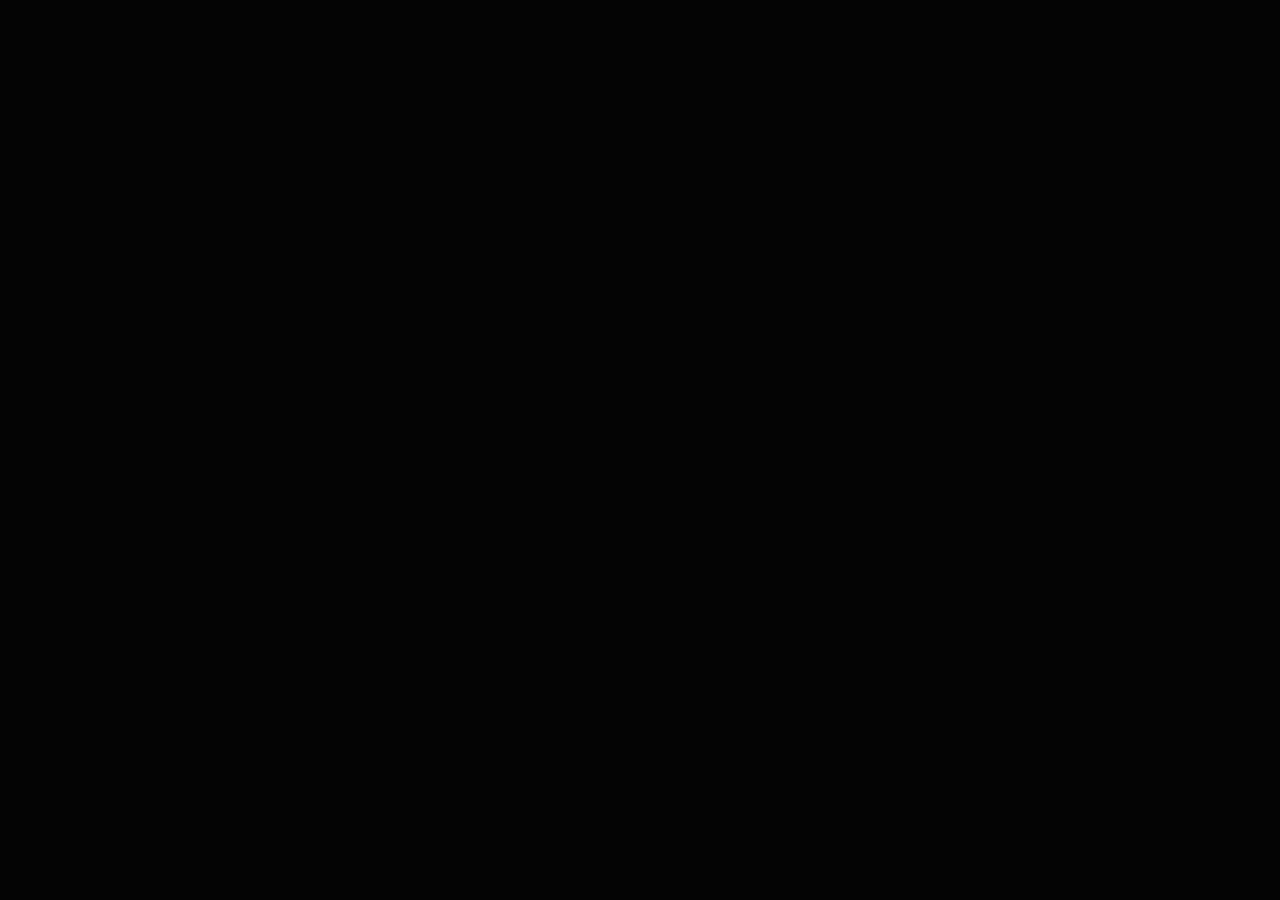
==== commit 2802b2ef: "Change studio name to Cinder Harbor Studios Updated the studio name from 'Atlantic Entertainment' to" ====
--- a/index.html
+++ b/index.html
@@ -3,7 +3,7 @@
 <head>
   <meta charset="UTF-8" />
   <meta name="viewport" content="width=device-width, initial-scale=1.0" />
-  <title>Atlantic Entertainment</title>
+  <title>Cinder Harbor Studios</title>
   <link rel="stylesheet" href="styles.css" />
 </head>
 <body>
@@ -14,7 +14,7 @@
   <header class="site-header">
     <div class="logo">
       <span class="logo-mark"></span>
-      Atlantic Entertainment
+      Cinder Harbor Studios
     </div>
 
     <nav>
@@ -28,10 +28,10 @@
     <section class="hero hero-home">
       <div class="hero-content">
         <span class="eyebrow">Independent Film Studio</span>
-        <h1>Atlantic Entertainment</h1>
+        <h1>Cinder Harbor Studios</h1>
         <p class="hero-copy">
-          Creating original films with cinematic visuals, grounded performances,
-          and suspense-driven storytelling.
+          Original films with cinematic visuals, grounded performances, and suspense-driven storytelling.
+          Built to feel polished, atmospheric, and unforgettable.
         </p>
 
         <div class="hero-actions">
@@ -46,8 +46,7 @@
           <h2>Route 61</h2>
         </div>
         <p>
-          A psychological thriller following Ethan Cole as he becomes trapped in a
-          mysterious town connected to the secrets of Route 61.
+          A psychological thriller following Ethan Cole as he becomes trapped in a town tied to the secrets of Route 61.
         </p>
         <a class="inline-link" href="movies/route-61/">View film details</a>
       </div>
@@ -61,14 +60,12 @@
 
       <div class="text-grid">
         <p>
-          Atlantic Entertainment is an independent film studio focused on creating
-          strong, memorable stories with a clear cinematic identity. Each project is
-          built around atmosphere, character, and tension.
-        </p>
-        <p>
-          The studio is designed to feel polished and professional, with each film
-          given its own visual tone and presentation. Our goal is to make projects
-          that feel complete, distinct, and worth remembering.
+          Cinder Harbor Studios is an independent film studio focused on creating strong, memorable stories with a clear cinematic identity.
+          Every project is built around atmosphere, character, and tension.
+        </p>
+        <p>
+          The studio is designed to feel premium and visually striking, with each film given its own tone and presentation.
+          The goal is to make every project feel complete, distinct, and worth remembering.
         </p>
       </div>
     </section>
@@ -93,8 +90,7 @@
         <span class="eyebrow">Mission</span>
         <h2>Cinematic, focused, original</h2>
         <p>
-          We aim to tell stories that feel atmospheric and controlled, with an
-          emphasis on strong pacing, visual mood, and emotional weight.
+          We aim to tell stories that feel atmospheric and controlled, with strong pacing, visual mood, and emotional weight.
         </p>
       </div>
 
@@ -102,8 +98,7 @@
         <span class="eyebrow">Style</span>
         <h2>Dark, suspenseful, grounded</h2>
         <p>
-          Atlantic Entertainment leans into mystery, tension, and dramatic
-          storytelling to give each production a unique identity.
+          Cinder Harbor Studios leans into mystery, tension, and dramatic storytelling to give each production a unique identity.
         </p>
       </div>
     </section>
@@ -117,9 +112,7 @@
       <div class="opportunities-grid">
         <form class="studio-form" id="job-application-form">
           <h3>Job Application</h3>
-          <p class="form-note">
-            We are currently looking for actors and other production help.
-          </p>
+          <p class="form-note">We are currently looking for actors and production help.</p>
 
           <label>
             Full name
@@ -132,12 +125,22 @@
           </label>
 
           <label>
-            What position are you applying for?
+            Applying for
             <input type="text" name="role" placeholder="Actor, editor, camera help, etc." required />
           </label>
 
           <label>
-            Why do you want to join Atlantic Entertainment?
+            Experience / background
+            <textarea name="experience" rows="4" placeholder="Tell us about your experience." required></textarea>
+          </label>
+
+          <label>
+            Availability
+            <input type="text" name="availability" placeholder="Weekends, evenings, anytime, etc." required />
+          </label>
+
+          <label>
+            Why do you want to join Cinder Harbor Studios?
             <textarea name="message" rows="5" required></textarea>
           </label>
 
@@ -147,7 +150,7 @@
         <form class="studio-form" id="film-pitch-form">
           <h3>Pitch a Film Idea</h3>
           <p class="form-note">
-            Pitch your idea to Atlantic Entertainment for review.
+            Pitch your idea for review. You can request executive support, producer support, or full film help.
           </p>
 
           <label>
@@ -166,12 +169,22 @@
           </label>
 
           <label>
+            Genre
+            <input type="text" name="genre" placeholder="Thriller, drama, horror, etc." required />
+          </label>
+
+          <label>
+            Logline
+            <textarea name="logline" rows="3" required></textarea>
+          </label>
+
+          <label>
             Pitch summary
             <textarea name="message" rows="5" required></textarea>
           </label>
 
           <label>
-            What would you like Atlantic Entertainment to do?
+            What would you like Cinder Harbor Studios to do?
             <select name="request" required>
               <option value="">Select one</option>
               <option value="Executive Director and Producer">Executive Director and Producer</option>
@@ -197,10 +210,9 @@
   </main>
 
   <footer class="site-footer">
-    <h3>Atlantic Entertainment</h3>
+    <h3>Cinder Harbor Studios</h3>
     <p>Independent Film Studio</p>
-    <p>Contact: <a href="mailto:blackbear.entertainment@gmail.com">blackbear.entertainment@gmail.com</a></p>
-    <p>© 2026 Atlantic Entertainment. All Rights Reserved.</p>
+    <p>© 2026 Cinder Harbor Studios. All Rights Reserved.</p>
   </footer>
 
   <script src="script.js"></script>
--- a/styles.css
+++ b/styles.css
@@ -625,3 +625,29 @@
     font-size: clamp(2.1rem, 11vw, 3.5rem);
   }
 }
+
+.login-body {
+  min-height: 100vh;
+}
+
+.login-screen {
+  min-height: 100vh;
+  display: grid;
+  place-items: center;
+  padding: 24px;
+}
+
+.login-card {
+  width: min(100%, 520px);
+  padding: 34px;
+  border-radius: 34px;
+  border: 1px solid var(--line);
+  background: var(--panel);
+  box-shadow: var(--shadow);
+  text-align: center;
+}
+
+.login-note {
+  margin-top: 14px;
+  font-size: 0.92rem;
+}
